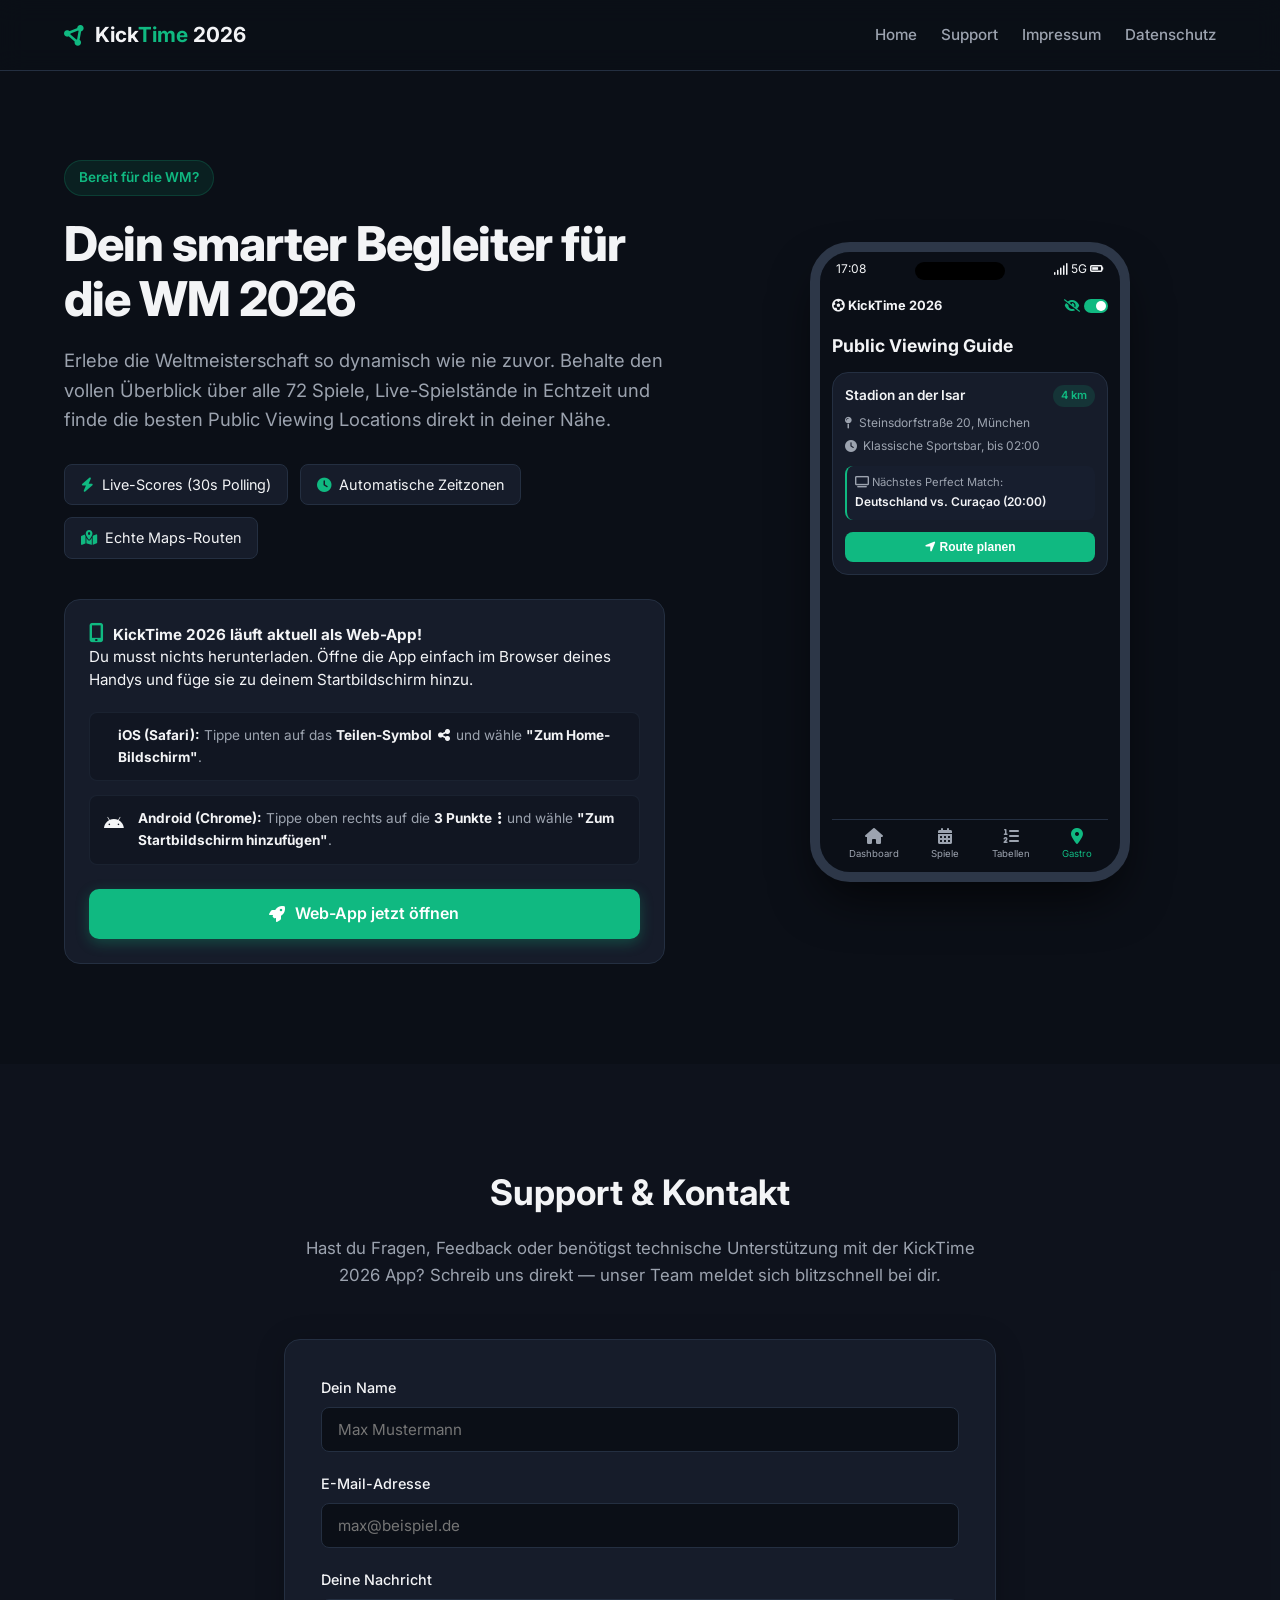
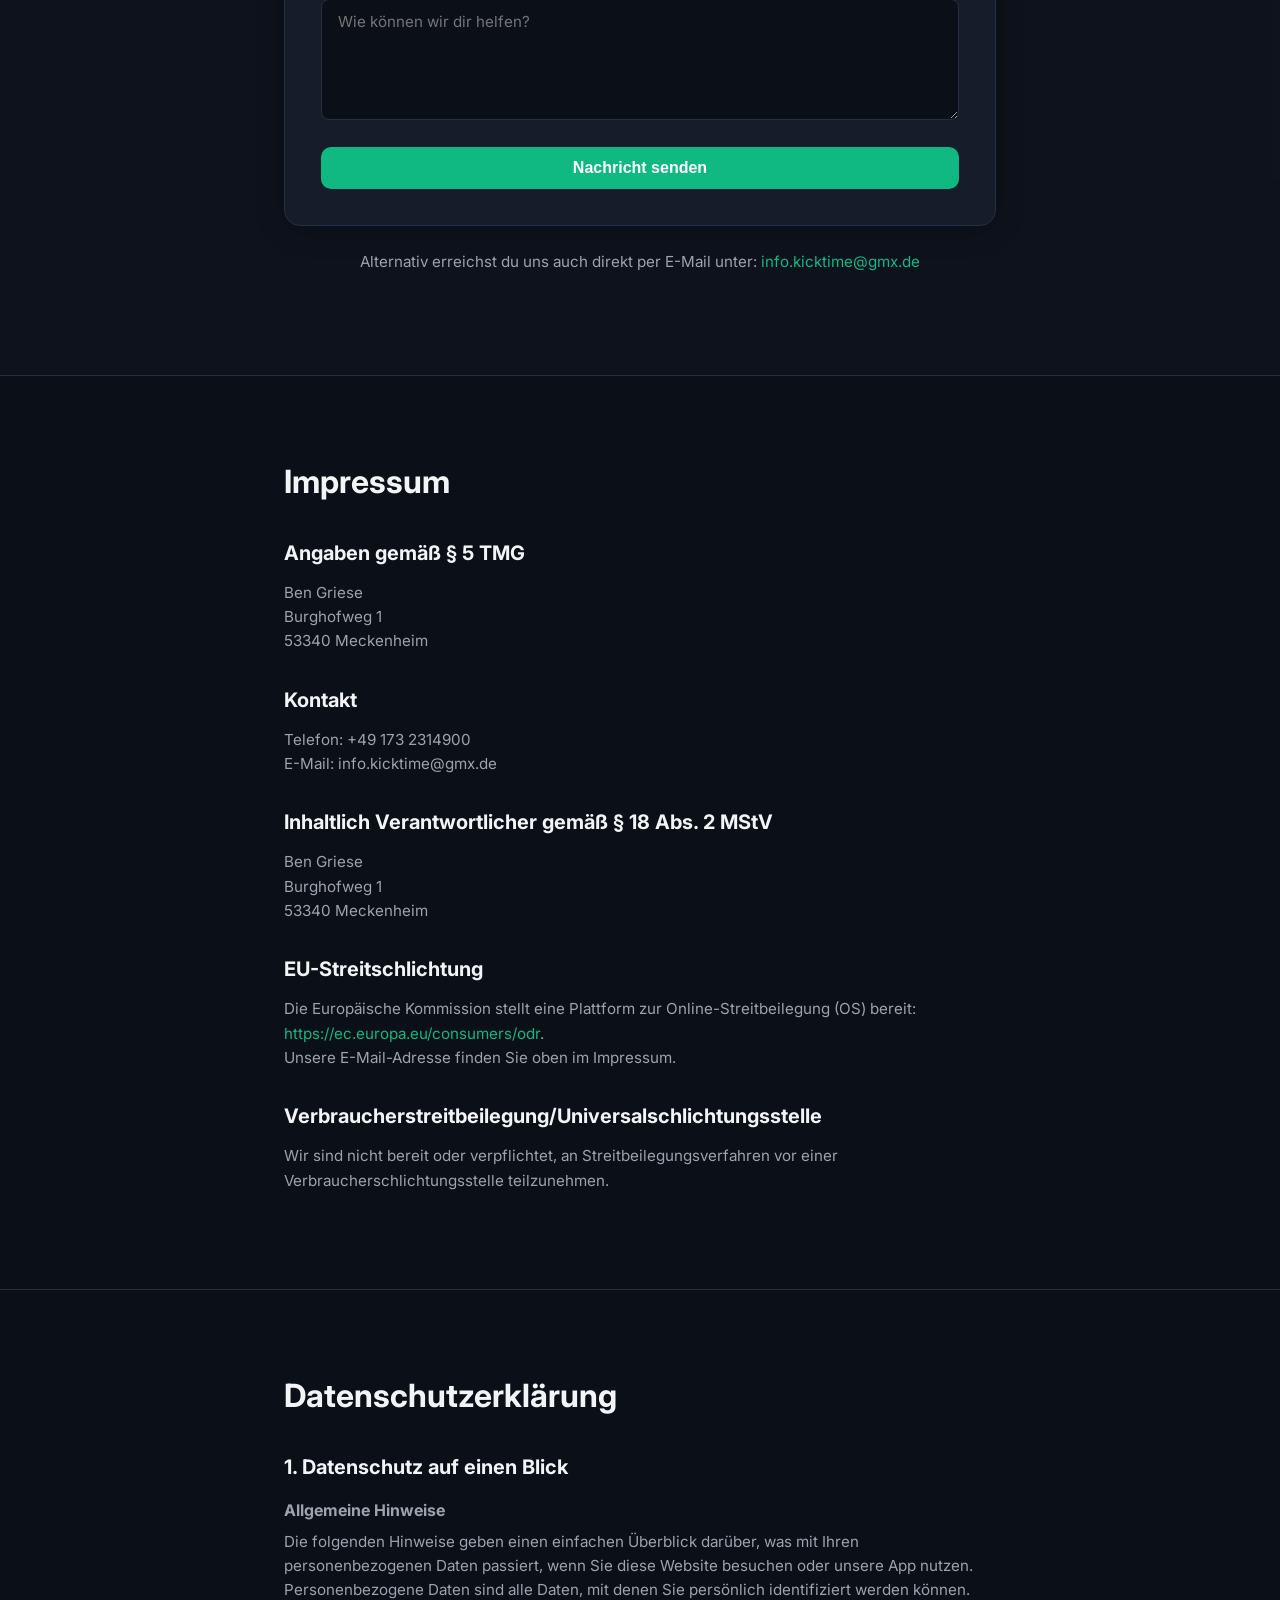
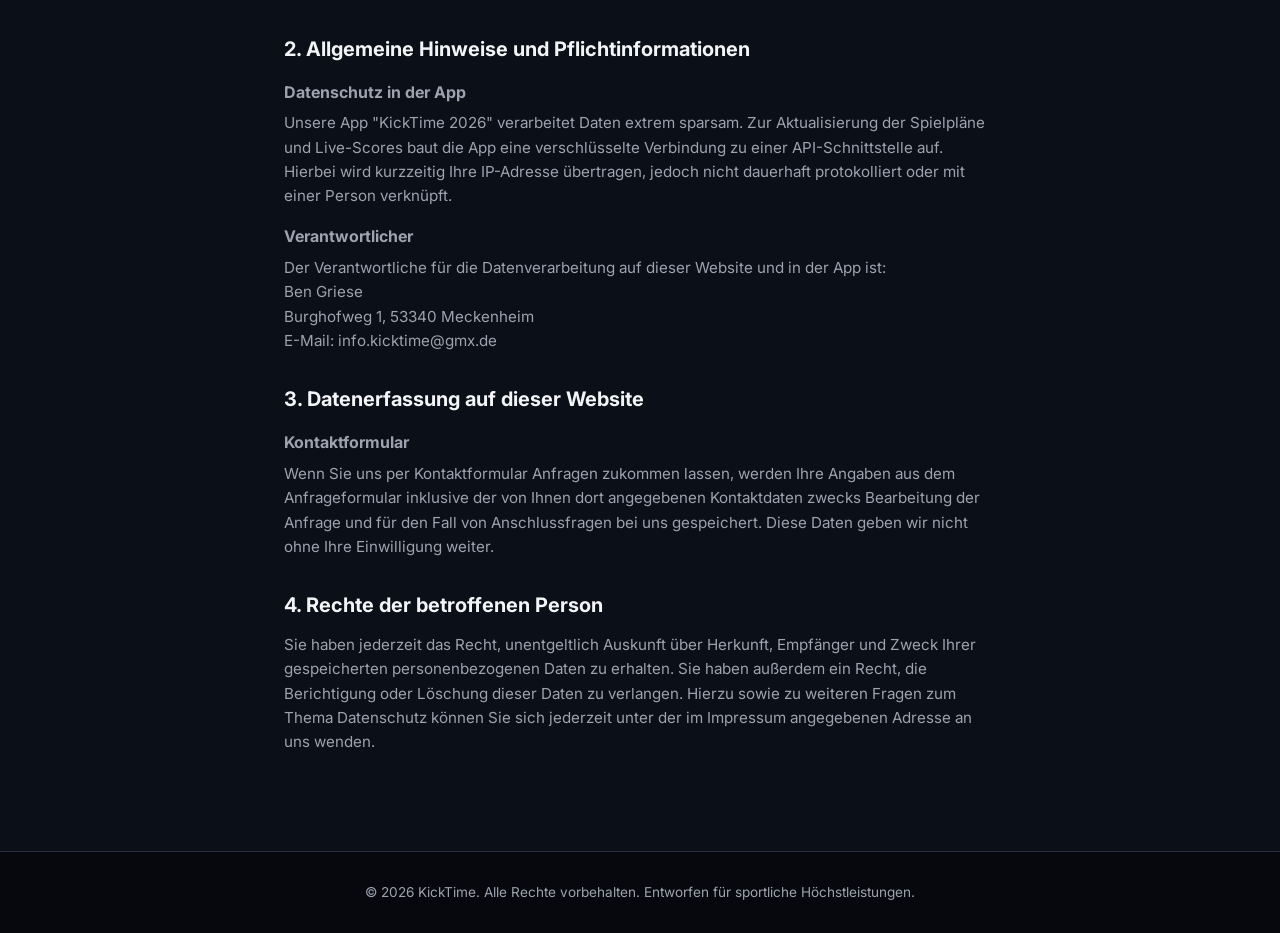
==== index.html @ 6c50e23d "Upload der Website upload mit der aktualisierten URL für die Web App" ====
<!DOCTYPE html>
<html lang="de">
<head>
    <meta charset="UTF-8">
    <meta name="viewport" content="width=device-width, initial-scale=1.0">
    <title>KickTime 2026</title>
    <link rel="stylesheet" href="style.css">
    <!-- Lucide Icons Alternative (FontAwesome via CDN for easy static loading or pure SVG/CSS, let's use a standard reliable icon font or pure CSS/SVGs inside. We can load standard Google Fonts and FontAwesome for premium look) -->
    <link rel="stylesheet" href="https://cdnjs.cloudflare.com/ajax/libs/font-awesome/6.4.0/css/all.min.css">
    <link rel="preconnect" href="https://fonts.googleapis.com">
    <link rel="preconnect" href="https://fonts.gstatic.com" crossorigin>
    <link href="https://fonts.googleapis.com/css2?family=Inter:wght@300;400;500;600;700&display=swap" rel="stylesheet">
</head>
<body>

    <!-- Header / Navigation -->
    <header class="main-header">
        <div class="container header-container">
            <div class="logo">
                <i class="fa-solid fa-circle-nodes logo-icon"></i>
                <span class="logo-text">Kick<span class="accent-text">Time</span> 2026</span>
            </div>
            <nav class="main-nav">
                <ul>
                    <li><a href="#home">Home</a></li>
                    <li><a href="#support">Support</a></li>
                    <li><a href="#impressum">Impressum</a></li>
                    <li><a href="#datenschutz">Datenschutz</a></li>
                </ul>
            </nav>
        </div>
    </header>

    <!-- Hero Section -->
    <section id="home" class="hero-section">
        <div class="container hero-container">
            
            <div class="hero-content">
                <span class="badge">Bereit für die WM?</span>
                <h1>Dein smarter Begleiter für die WM 2026</h1>
                <p class="hero-subtitle">Erlebe die Weltmeisterschaft so dynamisch wie nie zuvor. Behalte den vollen Überblick über alle 72 Spiele, Live-Spielstände in Echtzeit und finde die besten Public Viewing Locations direkt in deiner Nähe.</p>
                
                <div class="app-features-minimal">
                    <div class="feature-tag"><i class="fa-solid fa-bolt"></i> Live-Scores (30s Polling)</div>
                    <div class="feature-tag"><i class="fa-solid fa-clock"></i> Automatische Zeitzonen</div>
                    <div class="feature-tag"><i class="fa-solid fa-map-location-dot"></i> Echte Maps-Routen</div>
                </div>

                <div class="pwa-instructions">
                    <p class="pwa-info-text">
                        <i class="fa-solid fa-mobile-screen-button"></i> 
                        <strong>KickTime 2026 läuft aktuell als Web-App!</strong><br>
                        Du musst nichts herunterladen. Öffne die App einfach im Browser deines Handys und füge sie zu deinem Startbildschirm hinzu.
                    </p>
                    
                    <div class="pwa-steps">
                        <div class="pwa-step">
                            <span class="step-icon"><i class="fa-brand fa-apple"></i></span>
                            <p><strong>iOS (Safari):</strong> Tippe unten auf das <strong>Teilen-Symbol</strong> <i class="fa-solid fa-share-nodes"></i> und wähle <strong>"Zum Home-Bildschirm"</strong>.</p>
                        </div>
                        <div class="pwa-step">
                            <span class="step-icon"><i class="fa-brands fa-android"></i></span>
                            <p><strong>Android (Chrome):</strong> Tippe oben rechts auf die <strong>3 Punkte</strong> <i class="fa-solid fa-ellipsis-vertical"></i> und wähle <strong>"Zum Startbildschirm hinzufügen"</strong>.</p>
                        </div>
                    </div>

                    <div class="launch-action">
                        <a href="https://app.kicktime2026.de" target="_blank" class="btn btn-launch">
                            <i class="fa-solid fa-rocket"></i> Web-App jetzt öffnen
                        </a>
                    </div>
                </div>
            </div>
            
            <div class="hero-mockup">
                <div class="phone-frame">
                    <div class="phone-screen">
                        <div class="phone-header">
                            <span class="phone-time">17:08</span>
                            <div class="phone-island"></div>
                            <span class="phone-icons"><i class="fa-solid fa-signal"></i> 5G <i class="fa-solid fa-battery-three-quarters"></i></span>
                        </div>
                        <div class="phone-app-content">
                            <div class="app-title-bar">
                                <span class="app-logo"><i class="fa-solid fa-soccer-ball"></i> KickTime 2026</span>
                                <span class="app-toggle"><i class="fa-solid fa-eye-slash"></i> <span class="toggle-switch"></span></span>
                            </div>
                            <div class="app-body">
                                <h3 class="section-title">Public Viewing Guide</h3>
                                <div class="mock-card">
                                    <div class="card-row-top">
                                        <span class="card-name">Stadion an der Isar</span>
                                        <span class="distance-badge">4 km</span>
                                    </div>
                                    <p class="card-detail"><i class="fa-solid fa-map-pin"></i> Steinsdorfstraße 20, München</p>
                                    <p class="card-detail"><i class="fa-solid fa-clock"></i> Klassische Sportsbar, bis 02:00</p>
                                    <div class="card-match-info">
                                        <span class="match-tv"><i class="fa-solid fa-tv"></i> Nächstes Perfect Match:</span>
                                        <span class="match-teams">Deutschland vs. Curaçao (20:00)</span>
                                    </div>
                                    <button class="mock-btn"><i class="fa-solid fa-location-arrow"></i> Route planen</button>
                                </div>
                            </div>
                            <div class="phone-navbar">
                                <div class="nav-item"><i class="fa-solid fa-house"></i><span>Dashboard</span></div>
                                <div class="nav-item"><i class="fa-solid fa-calendar-days"></i><span>Spiele</span></div>
                                <div class="nav-item"><i class="fa-solid fa-list-ol"></i><span>Tabellen</span></div>
                                <div class="nav-item active"><i class="fa-solid fa-location-dot"></i><span>Gastro</span></div>
                            </div>
                        </div>
                    </div>
                </div>
            </div>

        </div>
    </section>

    <!-- Support Section -->
    <section id="support" class="support-section">
        <div class="container container-narrow">
            <div class="section-header">
                <h2>Support & Kontakt</h2>
                <p>Hast du Fragen, Feedback oder benötigst technische Unterstützung mit der KickTime 2026 App? Schreib uns direkt — unser Team meldet sich blitzschnell bei dir.</p>
            </div>
            
            <form class="support-form" action="https://formspree.io/f/mpqnnabg" method="post">
                <div class="form-group">
                    <label for="name">Dein Name</label>
                    <input type="text" id="name" placeholder="Max Mustermann" required>
                </div>
                <div class="form-group">
                    <label for="email">E-Mail-Adresse</label>
                    <input type="email" id="email" placeholder="max@beispiel.de" required>
                </div>
                <div class="form-group">
                    <label for="message">Deine Nachricht</label>
                    <textarea id="message" rows="5" placeholder="Wie können wir dir helfen?" required></textarea>
                </div>
                <button type="submit" class="btn btn-primary">Nachricht senden</button>
            </form>
            
            <div class="support-fallback">
                <p>Alternativ erreichst du uns auch direkt per E-Mail unter: <a href="mailto:info.kicktime@gmx.de" class="accent-link">info.kicktime@gmx.de</a></p>
            </div>
        </div>
    </section>

    <!-- Impressum Section -->
    <section id="impressum" class="legal-section border-top">
        <div class="container container-narrow">
            <h2>Impressum</h2>
            <div class="legal-content">
                <h3>Angaben gemäß § 5 TMG</h3>
                <p>Ben Griese<br>
                Burghofweg 1<br>
                53340 Meckenheim</p>

                <h3>Kontakt</h3>
                <p>Telefon: +49 173 2314900<br>
                E-Mail: info.kicktime@gmx.de</p>

                <h3>Inhaltlich Verantwortlicher gemäß § 18 Abs. 2 MStV</h3>
                <p>Ben Griese<br>
                Burghofweg 1<br>
                53340 Meckenheim</p>

                <h3>EU-Streitschlichtung</h3>
                <p>Die Europäische Kommission stellt eine Plattform zur Online-Streitbeilegung (OS) bereit: <a href="https://ec.europa.eu/consumers/odr" target="_blank" rel="noopener noreferrer">https://ec.europa.eu/consumers/odr</a>.<br>Unsere E-Mail-Adresse finden Sie oben im Impressum.</p>

                <h3>Verbraucherstreitbeilegung/Universalschlichtungsstelle</h3>
                <p>Wir sind nicht bereit oder verpflichtet, an Streitbeilegungsverfahren vor einer Verbraucherschlichtungsstelle teilzunehmen.</p>
            </div>
        </div>
    </section>

    <!-- Datenschutz Section -->
    <section id="datenschutz" class="legal-section border-top">
        <div class="container container-narrow">
            <h2>Datenschutzerklärung</h2>
            <div class="legal-content">
                <h3>1. Datenschutz auf einen Blick</h3>
                <h4>Allgemeine Hinweise</h4>
                <p>Die folgenden Hinweise geben einen einfachen Überblick darüber, was mit Ihren personenbezogenen Daten passiert, wenn Sie diese Website besuchen oder unsere App nutzen. Personenbezogene Daten sind alle Daten, mit denen Sie persönlich identifiziert werden können.</p>
                
                <h3>2. Allgemeine Hinweise und Pflichtinformationen</h3>
                <h4>Datenschutz in der App</h4>
                <p>Unsere App "KickTime 2026" verarbeitet Daten extrem sparsam. Zur Aktualisierung der Spielpläne und Live-Scores baut die App eine verschlüsselte Verbindung zu einer API-Schnittstelle auf. Hierbei wird kurzzeitig Ihre IP-Adresse übertragen, jedoch nicht dauerhaft protokolliert oder mit einer Person verknüpft.</p>
                <h4>Verantwortlicher</h4>
                <p>Der Verantwortliche für die Datenverarbeitung auf dieser Website und in der App ist:<br>
                Ben Griese<br>
                Burghofweg 1, 53340 Meckenheim<br>
                E-Mail: info.kicktime@gmx.de</p>
                
                <h3>3. Datenerfassung auf dieser Website</h3>
                <h4>Kontaktformular</h4>
                <p>Wenn Sie uns per Kontaktformular Anfragen zukommen lassen, werden Ihre Angaben aus dem Anfrageformular inklusive der von Ihnen dort angegebenen Kontaktdaten zwecks Bearbeitung der Anfrage und für den Fall von Anschlussfragen bei uns gespeichert. Diese Daten geben wir nicht ohne Ihre Einwilligung weiter.</p>
                
                <h3>4. Rechte der betroffenen Person</h3>
                <p>Sie haben jederzeit das Recht, unentgeltlich Auskunft über Herkunft, Empfänger und Zweck Ihrer gespeicherten personenbezogenen Daten zu erhalten. Sie haben außerdem ein Recht, die Berichtigung oder Löschung dieser Daten zu verlangen. Hierzu sowie zu weiteren Fragen zum Thema Datenschutz können Sie sich jederzeit unter der im Impressum angegebenen Adresse an uns wenden.</p>
            </div>
        </div>
    </section>

    <!-- Footer -->
    <footer class="main-footer">
        <div class="container footer-container">
            <p>&copy; 2026 KickTime. Alle Rechte vorbehalten. Entworfen für sportliche Höchstleistungen.</p>
        </div>
    </footer>

</body>
</html>
---- style.css ----
/* --- KickTime 2026 Global Styles --- */
:root {
    --bg-main: #0B0F17;
    --bg-card: #161C2A;
    --bg-nav: rgba(11, 15, 23, 0.8);
    --accent: #10B981;
    --accent-hover: #059669;
    --text-main: #F3F4F6;
    --text-muted: #9CA3AF;
    --border-color: #242F41;
    --phone-border: #2D3748;
    --font-family: 'Inter', sans-serif;
}

* {
    box-sizing: border-box;
    margin: 0;
    padding: 0;
}

html {
    scroll-behavior: smooth;
}

body {
    background-color: var(--bg-main);
    color: var(--text-main);
    font-family: var(--font-family);
    line-height: 1.6;
    overflow-x: hidden;
}

.container {
    width: 100%;
    max-width: 1200px;
    margin: 0 auto;
    padding: 0 24px;
}

.container-narrow {
    max-width: 760px;
}

/* --- Header / Navigation --- */
.main-header {
    position: fixed;
    top: 0;
    left: 0;
    width: 100%;
    z-index: 1000;
    background-color: var(--bg-nav);
    backdrop-filter: blur(12px);
    -webkit-backdrop-filter: blur(12px);
    border-bottom: 1px solid var(--border-color);
}

.header-container {
    display: flex;
    justify-content: space-between;
    align-items: center;
    height: 70px;
}

.logo {
    display: flex;
    align-items: center;
    gap: 10px;
    font-size: 1.3rem;
    font-weight: 700;
}

.logo-icon {
    color: var(--accent);
}

.accent-text {
    color: var(--accent);
}

.main-nav ul {
    display: flex;
    list-style: none;
    gap: 24px;
}

.main-nav a {
    color: var(--text-muted);
    text-decoration: none;
    font-weight: 500;
    font-size: 0.95rem;
    transition: color 0.2s ease;
}

.main-nav a:hover {
    color: var(--text-main);
}

/* --- Hero Section --- */
.hero-section {
    padding: 160px 0 100px 0;
    min-height: 90vh;
    display: flex;
    align-items: center;
}

.hero-container {
    display: grid;
    grid-template-columns: 1.1fr 0.9fr;
    gap: 60px;
    align-items: center;
}

.badge {
    background-color: rgba(16, 185, 129, 0.1);
    color: var(--accent);
    padding: 6px 14px;
    border-radius: 100px;
    font-size: 0.85rem;
    font-weight: 600;
    display: inline-block;
    margin-bottom: 20px;
    border: 1px solid rgba(16, 185, 129, 0.2);
}

.hero-content h1 {
    font-size: 3rem;
    line-height: 1.15;
    font-weight: 800;
    margin-bottom: 20px;
    letter-spacing: -0.02em;
}

.hero-subtitle {
    font-size: 1.15rem;
    color: var(--text-muted);
    margin-bottom: 30px;
}

.app-features-minimal {
    display: flex;
    flex-wrap: wrap;
    gap: 12px;
    margin-bottom: 40px;
}

.feature-tag {
    background-color: var(--bg-card);
    border: 1px solid var(--border-color);
    padding: 8px 16px;
    border-radius: 8px;
    font-size: 0.9rem;
    color: var(--text-main);
    display: flex;
    align-items: center;
    gap: 8px;
}

.feature-tag i {
    color: var(--accent);
}

.download-buttons {
    display: flex;
    gap: 16px;
}

.btn {
    display: inline-flex;
    align-items: center;
    justify-content: center;
    padding: 12px 28px;
    border-radius: 10px;
    font-weight: 600;
    text-decoration: none;
    transition: all 0.2s ease;
    cursor: pointer;
}

.btn-primary {
    background-color: var(--accent);
    color: #fff;
    border: none;
    width: 100%;
    font-size: 1rem;
}

.btn-primary:hover {
    background-color: var(--accent-hover);
}

.btn-store, .btn-store-secondary {
    background-color: #000;
    border: 1px solid var(--border-color);
    color: #fff;
    padding: 8px 20px;
    gap: 12px;
}

.btn-store i, .btn-store-secondary i {
    font-size: 1.8rem;
}

.btn-store span, .btn-store-secondary span {
    display: flex;
    flex-direction: column;
    font-size: 0.65rem;
    font-weight: 400;
    text-transform: uppercase;
    line-height: 1.2;
    text-align: left;
}

.btn-store span span, .btn-store-secondary span span {
    font-size: 1.05rem;
    font-weight: 700;
    text-transform: none;
}

.btn-store:hover, .btn-store-secondary:hover {
    background-color: #111;
    border-color: var(--text-muted);
}

/* --- PWA Anleitung Styles --- */

.pwa-instructions {
    background-color: var(--bg-card);
    border: 1px solid var(--border-color);
    padding: 24px;
    border-radius: 16px;
    margin-top: 30px;
    text-align: left;
    width: 100%;
}

.pwa-info-text {
    font-size: 0.95rem;
    color: var(--text-main);
    margin-bottom: 20px;
    line-height: 1.5;
}

.pwa-info-text i {
    color: var(--accent);
    font-size: 1.2rem;
    margin-right: 6px;
}

.pwa-steps {
    display: flex;
    flex-direction: column;
    gap: 14px;
    margin-bottom: 24px;
}

.pwa-step {
    display: flex;
    align-items: flex-start;
    gap: 12px;
    font-size: 0.85rem;
    color: var(--text-muted);
    background-color: rgba(11, 15, 23, 0.4);
    padding: 12px;
    border-radius: 8px;
    border: 1px solid rgba(36, 47, 65, 0.5);
}

.pwa-step strong {
    color: var(--text-main);
}

.pwa-step i {
    color: var(--text-main);
    padding: 0 2px;
}

.step-icon {
    color: var(--accent);
    font-size: 1.1rem;
    margin-top: 2px;
}

.launch-action {
    display: flex;
}

.btn-launch {
    background-color: var(--accent);
    color: #fff;
    border: none;
    width: 100%;
    font-size: 1rem;
    gap: 10px;
    box-shadow: 0 4px 14px rgba(16, 185, 129, 0.3);
}

.btn-launch:hover {
    background-color: var(--accent-hover);
    transform: translateY(-1px);
}

/* Anpassung für mobile Ansichten */
@media (max-width: 968px) {
    .pwa-instructions {
        margin: 30px auto 0 auto;
    }
}

/* --- Interactive Mockup Phone Frame --- */
.hero-mockup {
    display: flex;
    justify-content: center;
    align-items: center;
}

.phone-frame {
    width: 320px;
    height: 640px;
    background-color: #1F2937;
    border: 10px solid var(--phone-border);
    border-radius: 40px;
    box-shadow: 0 25px 50px -12px rgba(0,0,0,0.7);
    padding: 0;
    position: relative;
    overflow: hidden;
}

.phone-screen {
    width: 100%;
    height: 100%;
    background-color: var(--bg-main);
    display: flex;
    flex-direction: column;
    font-size: 0.8rem;
}

.phone-header {
    height: 34px;
    display: flex;
    justify-content: space-between;
    align-items: center;
    padding: 0 16px;
    color: var(--text-main);
    font-size: 0.75rem;
    z-index: 10;
}

.phone-island {
    width: 90px;
    height: 18px;
    background-color: #000;
    border-radius: 100px;
    margin-top: 4px;
}

.phone-app-content {
    flex: 1;
    display: flex;
    flex-direction: column;
    padding: 10px 12px;
}

.app-title-bar {
    display: flex;
    justify-content: space-between;
    align-items: center;
    margin-bottom: 16px;
    font-weight: 700;
}

.app-toggle {
    color: var(--accent);
    display: flex;
    align-items: center;
    gap: 4px;
}

.toggle-switch {
    width: 24px;
    height: 14px;
    background-color: var(--accent);
    border-radius: 100px;
    display: inline-block;
    position: relative;
}

.toggle-switch::after {
    content: '';
    position: absolute;
    width: 10px;
    height: 10px;
    background-color: #fff;
    border-radius: 50%;
    top: 2px;
    right: 2px;
}

.app-body {
    flex: 1;
}

.section-title {
    font-size: 1.1rem;
    font-weight: 700;
    margin-bottom: 12px;
}

.mock-card {
    background-color: var(--bg-card);
    border: 1px solid var(--border-color);
    border-radius: 16px;
    padding: 12px;
}

.card-row-top {
    display: flex;
    justify-content: space-between;
    font-weight: 600;
    margin-bottom: 6px;
    font-size: 0.85rem;
}

.distance-badge {
    background-color: rgba(16, 185, 129, 0.15);
    color: var(--accent);
    padding: 2px 8px;
    border-radius: 100px;
    font-size: 0.7rem;
}

.card-detail {
    color: var(--text-muted);
    font-size: 0.75rem;
    margin-bottom: 4px;
    display: flex;
    align-items: center;
    gap: 6px;
}

.card-match-info {
    margin-top: 10px;
    background-color: rgba(25, 33, 50, 0.5);
    padding: 8px;
    border-radius: 8px;
    border-left: 2px solid var(--accent);
}

.match-tv {
    display: block;
    font-size: 0.7rem;
    color: var(--text-muted);
}

.match-teams {
    font-weight: 600;
    font-size: 0.75rem;
}

.mock-btn {
    background-color: var(--accent);
    color: #fff;
    border: none;
    width: 100%;
    padding: 8px;
    border-radius: 8px;
    font-weight: 600;
    margin-top: 12px;
    font-size: 0.75rem;
}

.phone-navbar {
    display: flex;
    justify-content: space-around;
    border-top: 1px solid var(--border-color);
    padding-top: 8px;
    margin-top: auto;
}

.nav-item {
    display: flex;
    flex-direction: column;
    align-items: center;
    font-size: 0.6rem;
    color: var(--text-muted);
}

.nav-item i {
    font-size: 1rem;
    margin-bottom: 2px;
}

.nav-item.active {
    color: var(--accent);
}

/* --- Support Section --- */
.support-section {
    padding: 100px 0;
    background-color: rgba(22, 28, 42, 0.3);
}

.section-header {
    text-align: center;
    margin-bottom: 50px;
}

.section-header h2 {
    font-size: 2.2rem;
    font-weight: 700;
    margin-bottom: 15px;
}

.section-header p {
    color: var(--text-muted);
    font-size: 1.05rem;
}

.support-form {
    background-color: var(--bg-card);
    border: 1px solid var(--border-color);
    padding: 36px;
    border-radius: 16px;
    box-shadow: 0 4px 30px rgba(0, 0, 0, 0.2);
}

.form-group {
    margin-bottom: 20px;
}

.form-group label {
    display: block;
    margin-bottom: 8px;
    font-size: 0.9rem;
    font-weight: 500;
    color: var(--text-main);
}

.form-group input, .form-group textarea {
    width: 100%;
    padding: 12px 16px;
    background-color: var(--bg-main);
    border: 1px solid var(--border-color);
    border-radius: 8px;
    color: var(--text-main);
    font-family: var(--font-family);
    font-size: 0.95rem;
    transition: border-color 0.2s ease;
}

.form-group input:focus, .form-group textarea:focus {
    outline: none;
    border-color: var(--accent);
}

.support-fallback {
    text-align: center;
    margin-top: 24px;
    color: var(--text-muted);
    font-size: 0.95rem;
}

.accent-link {
    color: var(--accent);
    text-decoration: none;
}

.accent-link:hover {
    text-decoration: underline;
}

/* --- Legal Sections (Impressum & Datenschutz) --- */
.legal-section {
    padding: 80px 0;
}

.border-top {
    border-top: 1px solid var(--border-color);
}

.legal-section h2 {
    font-size: 2rem;
    font-weight: 700;
    margin-bottom: 30px;
}

.legal-content h3 {
    font-size: 1.25rem;
    margin-top: 30px;
    margin-bottom: 12px;
    color: var(--text-main);
}

.legal-content h4 {
    font-size: 1rem;
    margin-top: 15px;
    margin-bottom: 6px;
    color: var(--text-muted);
}

.legal-content p {
    color: var(--text-muted);
    margin-bottom: 16px;
    font-size: 0.95rem;
}

.legal-content a {
    color: var(--accent);
    text-decoration: none;
}

/* --- Footer --- */
.main-footer {
    background-color: #06080D;
    border-top: 1px solid var(--border-color);
    padding: 30px 0;
    text-align: center;
    color: var(--text-muted);
    font-size: 0.85rem;
}

/* --- Responsive Layout --- */
@media (max-width: 968px) {
    .hero-container {
        grid-template-columns: 1fr;
        gap: 50px;
        text-align: center;
    }
    
    .hero-content h1 {
        font-size: 2.5rem;
    }
    
    .app-features-minimal, .download-buttons {
        justify-content: center;
    }
    
    .main-nav {
        display: none; /* Mobile optimization: keep it clean */
    }

    .container-webapp {
        flex-direction: column; /* Auf dem Handy wird das Ganze sauber untereinander gestapelt */
        gap: 30px;
    }
    
    .pwa-instructions {
        width: 100%;
        max-width: 550px; /* Auf Smartphones begrenzen wir es wieder, damit es nicht zu breit gezogen wird */
        margin: 0 auto;
    }
}
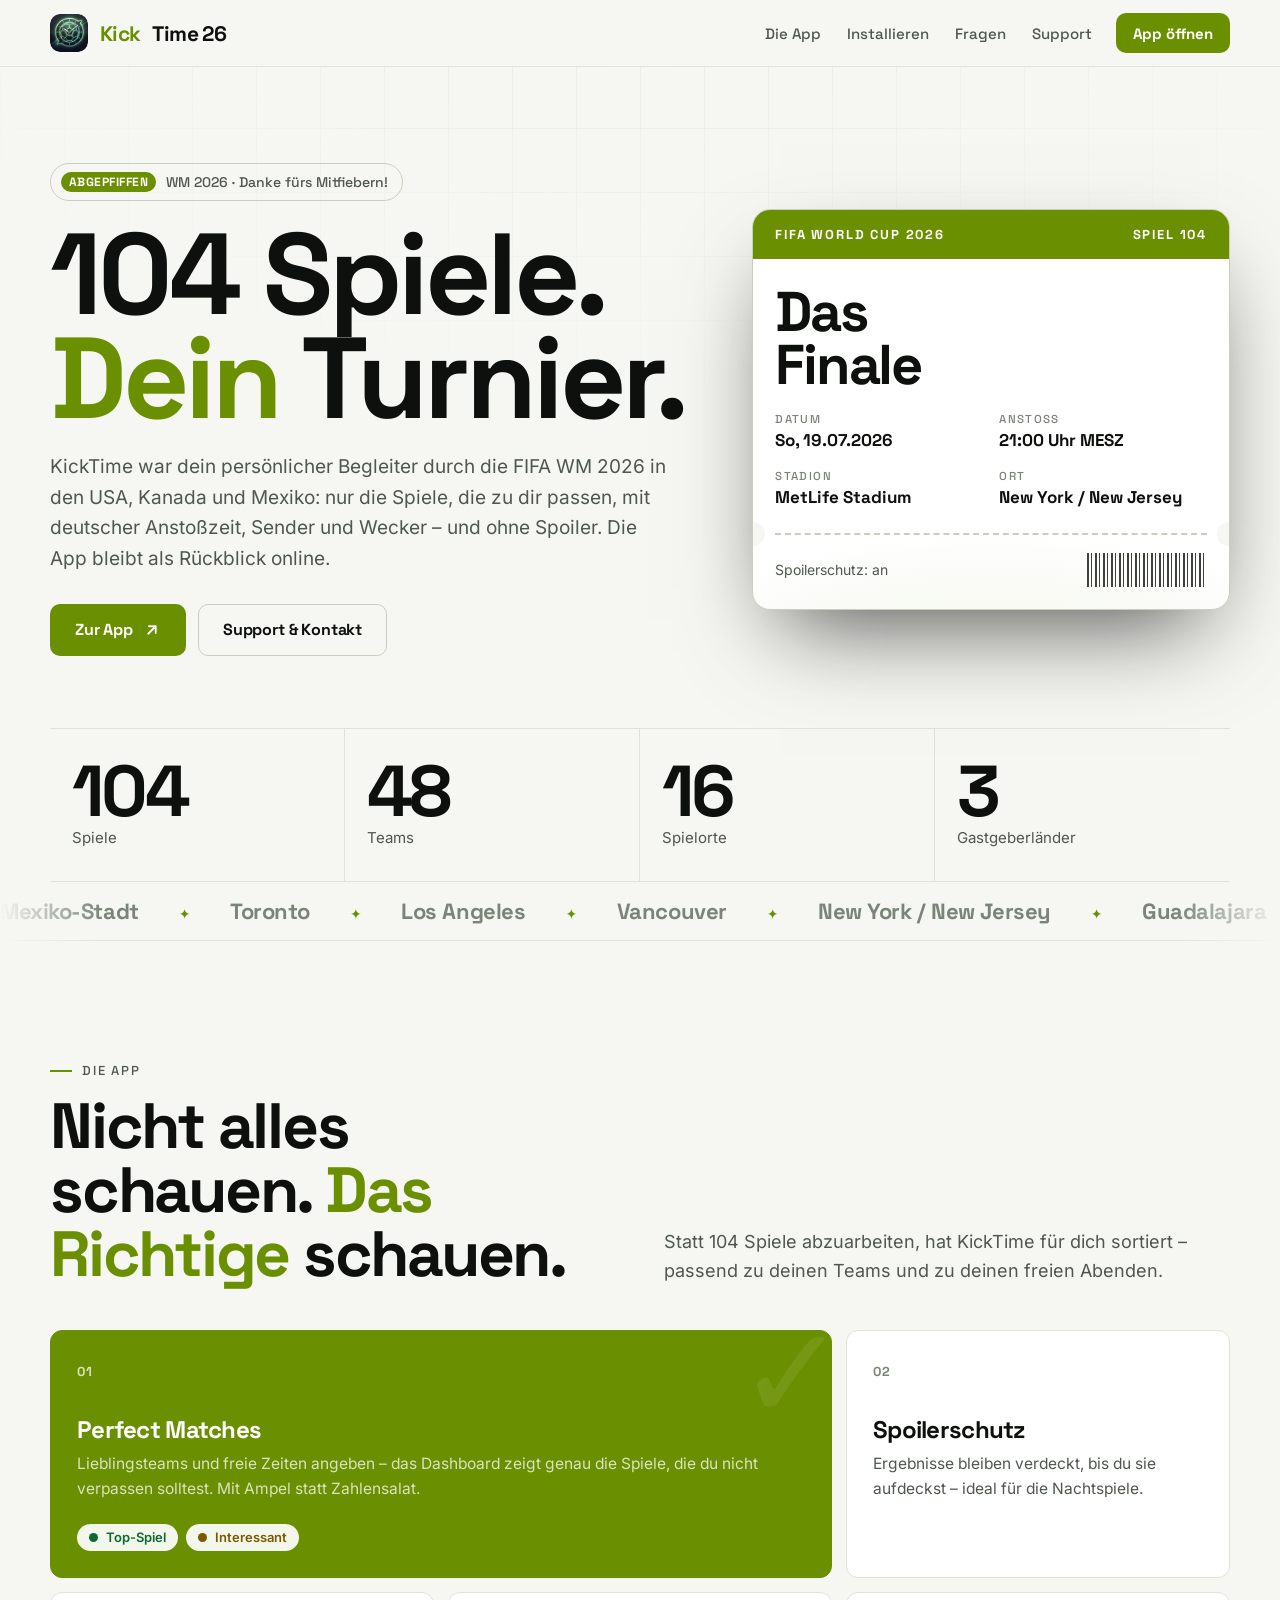
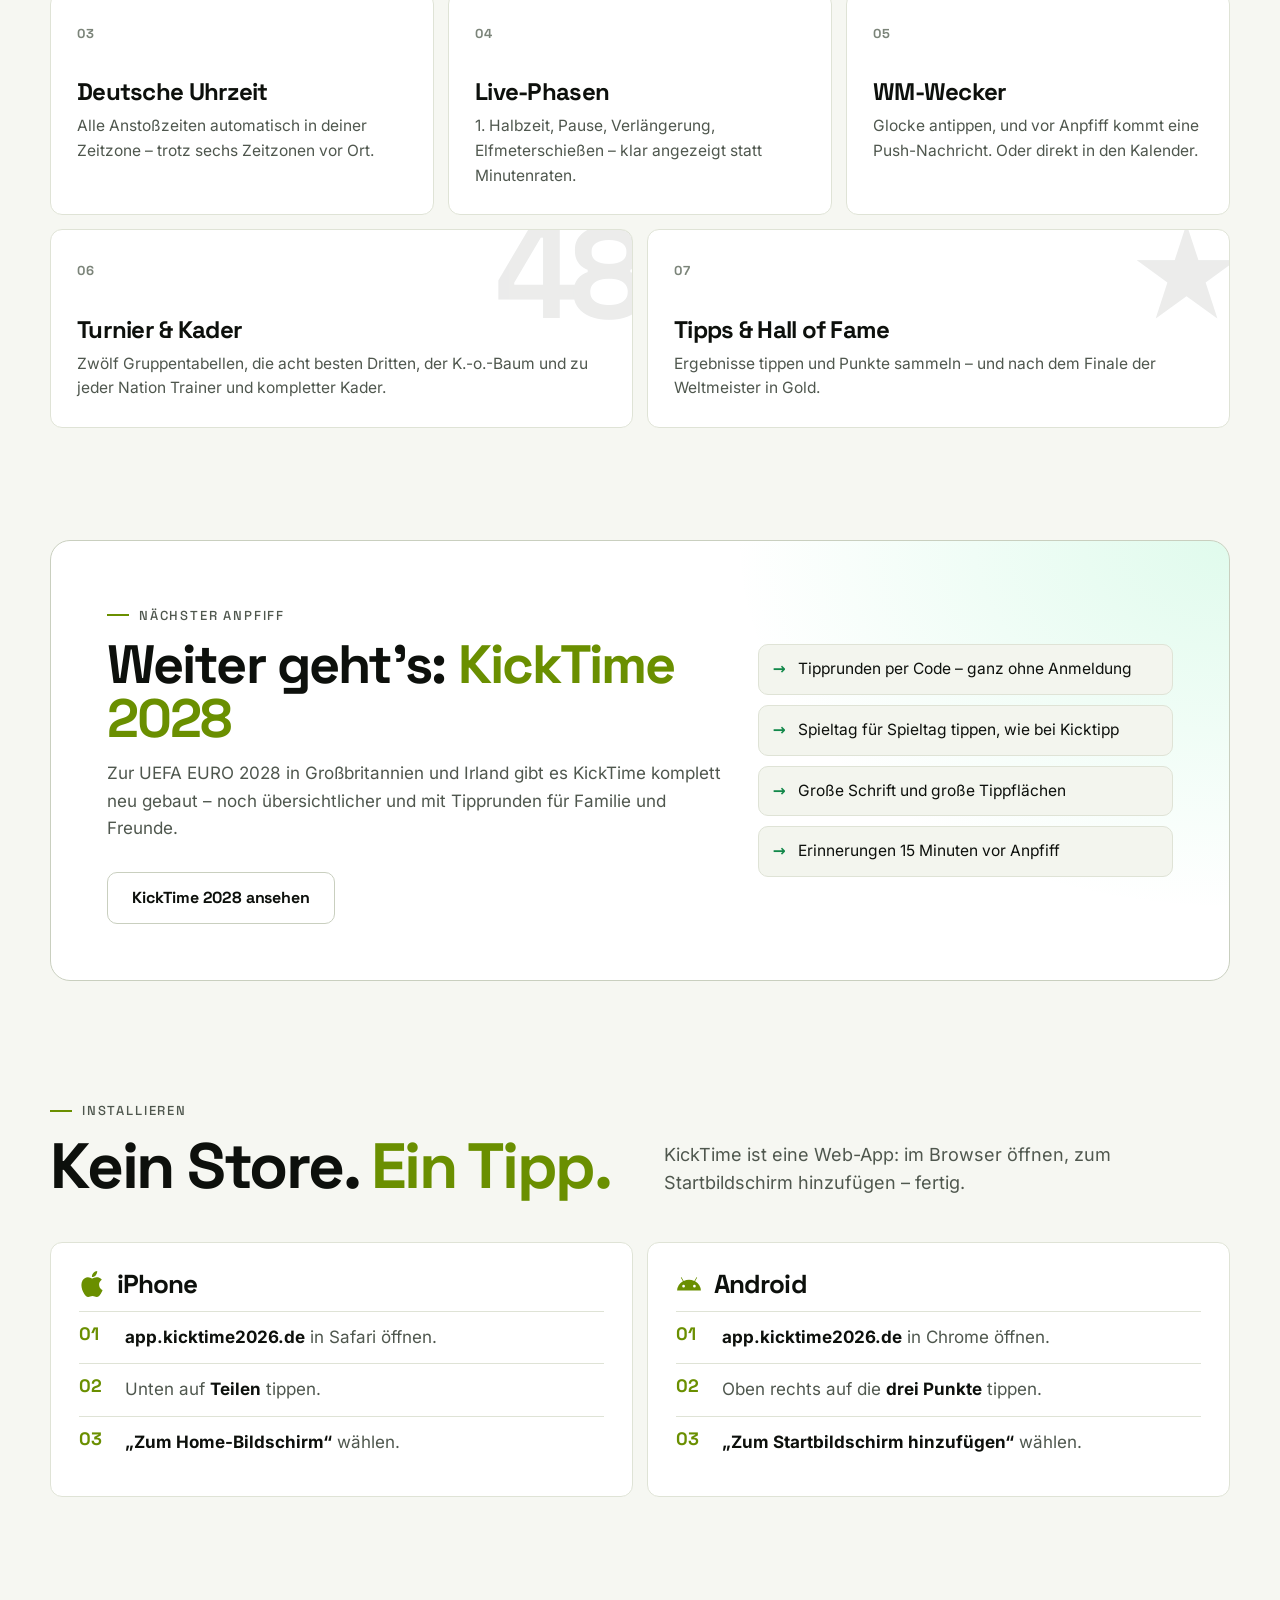
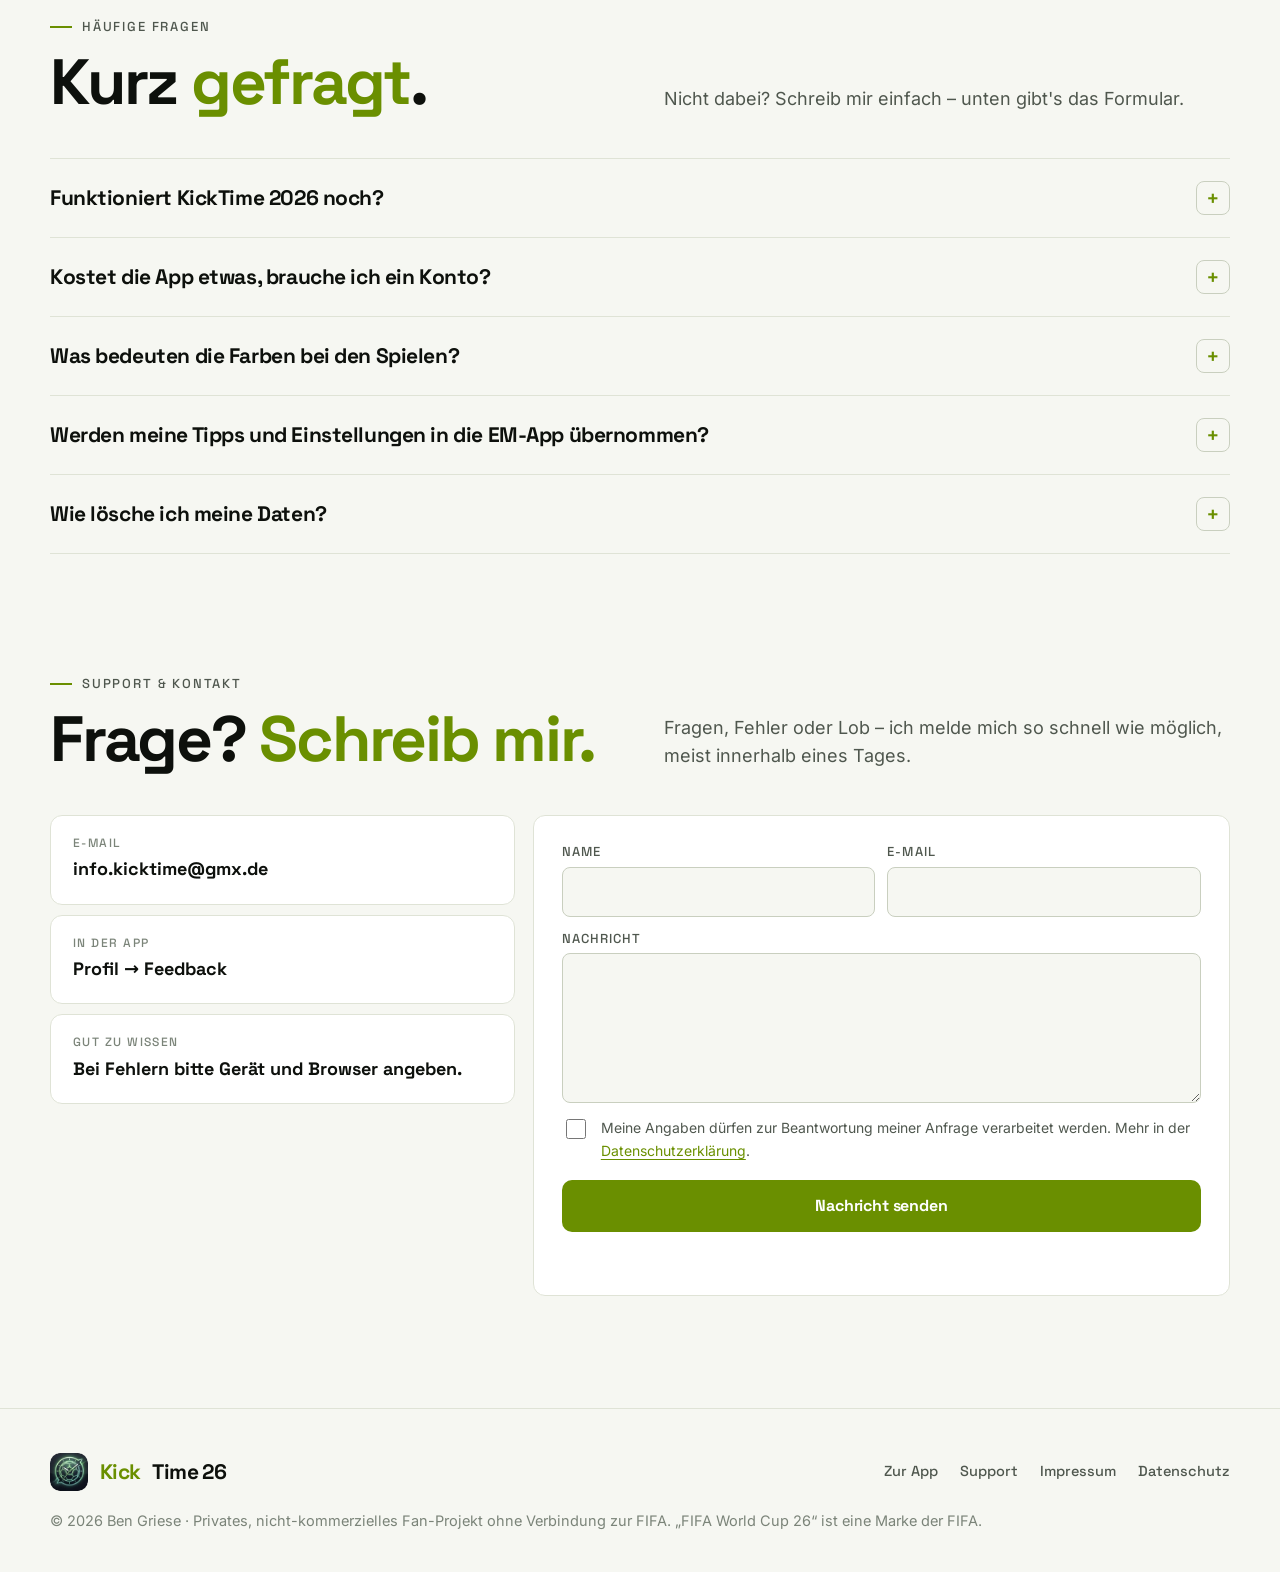
==== commit 99e89c81: "Neugestaltung der Info- & Supportseite Eigener Look für 2026 (Schwarz/Lime, Space Grotesk, Finaltick" ====
--- a/index.html
+++ b/index.html
@@ -1,212 +1,318 @@
-<!DOCTYPE html>
-<html lang="de">
-<head>
-    <meta charset="UTF-8">
-    <meta name="viewport" content="width=device-width, initial-scale=1.0">
-    <title>KickTime 2026</title>
-    <link rel="stylesheet" href="style.css">
-    <!-- Lucide Icons Alternative (FontAwesome via CDN for easy static loading or pure SVG/CSS, let's use a standard reliable icon font or pure CSS/SVGs inside. We can load standard Google Fonts and FontAwesome for premium look) -->
-    <link rel="stylesheet" href="https://cdnjs.cloudflare.com/ajax/libs/font-awesome/6.4.0/css/all.min.css">
-    <link rel="preconnect" href="https://fonts.googleapis.com">
-    <link rel="preconnect" href="https://fonts.gstatic.com" crossorigin>
-    <link href="https://fonts.googleapis.com/css2?family=Inter:wght@300;400;500;600;700&display=swap" rel="stylesheet">
-</head>
-<body>
-
-    <!-- Header / Navigation -->
-    <header class="main-header">
-        <div class="container header-container">
-            <div class="logo">
-                <i class="fa-solid fa-circle-nodes logo-icon"></i>
-                <span class="logo-text">Kick<span class="accent-text">Time</span> 2026</span>
-            </div>
-            <nav class="main-nav">
-                <ul>
-                    <li><a href="#home">Home</a></li>
-                    <li><a href="#support">Support</a></li>
-                    <li><a href="#impressum">Impressum</a></li>
-                    <li><a href="#datenschutz">Datenschutz</a></li>
-                </ul>
-            </nav>
-        </div>
+<!doctype html>
+<html lang="de" class="no-js">
+  <head>
+    <meta charset="utf-8" />
+    <meta name="viewport" content="width=device-width, initial-scale=1, viewport-fit=cover" />
+    <title>KickTime 2026 – Dein WM-Begleiter · Hilfe &amp; Support</title>
+    <meta
+      name="description"
+      content="KickTime 2026: der persönliche Begleiter zur FIFA WM 2026 – Perfect Matches, Spoilerschutz, Live-Phasen und Erinnerungen. Rückblick, Anleitung und Support."
+    />
+    <meta name="theme-color" content="#060708" />
+    <link rel="icon" href="logo.ico" sizes="any" />
+    <link rel="icon" href="assets/img/logo-96.webp" type="image/webp" />
+    <link rel="apple-touch-icon" href="apple-touch-icon.png" />
+    <link rel="preload" href="assets/fonts/space-grotesk-700.woff2" as="font" type="font/woff2" crossorigin />
+    <link rel="stylesheet" href="assets/css/style.css" />
+    <meta property="og:title" content="KickTime 2026 – Dein WM-Begleiter" />
+    <meta property="og:description" content="104 Spiele, ein persönlicher Plan: Perfect Matches, Spoilerschutz und Erinnerungen zur WM 2026." />
+    <meta property="og:type" content="website" />
+    <script>
+      document.documentElement.classList.replace("no-js", "js");
+    </script>
+  </head>
+  <body>
+    <a class="skip" href="#inhalt">Zum Inhalt springen</a>
+
+    <header class="top">
+      <div class="wrap top-in">
+        <a class="logo" href="./" aria-label="KickTime 2026 – Startseite">
+          <img src="assets/img/logo-96.webp" alt="" width="38" height="38" />
+          <span>Kick</span>Time&nbsp;26
+        </a>
+        <button class="burger" type="button" aria-controls="menu" aria-expanded="false">
+          <span class="sr-only">Menü</span>
+          <svg viewBox="0 0 24 24" fill="none" stroke="currentColor" stroke-width="2" stroke-linecap="round" aria-hidden="true"><path d="M4 8h16M4 16h16" /></svg>
+        </button>
+        <nav class="menu" id="menu" aria-label="Hauptnavigation">
+          <a href="#app">Die App</a>
+          <a href="#installieren">Installieren</a>
+          <a href="#fragen">Fragen</a>
+          <a href="#support">Support</a>
+          <a class="btn btn-lime btn-sm" href="https://app.kicktime2026.de">App öffnen</a>
+        </nav>
+      </div>
     </header>
 
-    <!-- Hero Section -->
-    <section id="home" class="hero-section">
-        <div class="container hero-container">
-            
-            <div class="hero-content">
-                <span class="badge">Bereit für die WM?</span>
-                <h1>Dein smarter Begleiter für die WM 2026</h1>
-                <p class="hero-subtitle">Erlebe die Weltmeisterschaft so dynamisch wie nie zuvor. Behalte den vollen Überblick über alle 72 Spiele, Live-Spielstände in Echtzeit und finde die besten Public Viewing Locations direkt in deiner Nähe.</p>
-                
-                <div class="app-features-minimal">
-                    <div class="feature-tag"><i class="fa-solid fa-bolt"></i> Live-Scores (30s Polling)</div>
-                    <div class="feature-tag"><i class="fa-solid fa-clock"></i> Automatische Zeitzonen</div>
-                    <div class="feature-tag"><i class="fa-solid fa-map-location-dot"></i> Echte Maps-Routen</div>
+    <main id="inhalt">
+      <!-- ============ Hero ============ -->
+      <section class="hero">
+        <div class="wrap hero-in">
+          <div>
+            <span class="status"><b>Abgepfiffen</b> WM 2026 · Danke fürs Mitfiebern!</span>
+            <h1>104 Spiele.<br /><span class="hl">Dein</span> Turnier.</h1>
+            <p class="intro">
+              KickTime war dein persönlicher Begleiter durch die FIFA WM 2026 in den USA, Kanada und
+              Mexiko: nur die Spiele, die zu dir passen, mit deutscher Anstoßzeit, Sender und Wecker –
+              und ohne Spoiler. Die App bleibt als Rückblick online.
+            </p>
+            <div class="hero-cta">
+              <a class="btn btn-lime" href="https://app.kicktime2026.de">
+                Zur App
+                <svg viewBox="0 0 24 24" fill="none" stroke="currentColor" stroke-width="2.4" stroke-linecap="round" stroke-linejoin="round" aria-hidden="true"><path d="M7 17 17 7M8 7h9v9" /></svg>
+              </a>
+              <a class="btn btn-line" href="#support">Support &amp; Kontakt</a>
+            </div>
+          </div>
+
+          <div class="ticket up" role="img" aria-label="Stilisiertes Ticket zum WM-Finale am 19. Juli 2026 im MetLife Stadium, New York/New Jersey">
+            <div class="ticket-top"><span>FIFA World Cup 2026</span><span>Spiel 104</span></div>
+            <div class="ticket-body">
+              <div class="stage">Das<br />Finale</div>
+              <div class="ticket-meta">
+                <div><small>Datum</small><strong>So, 19.07.2026</strong></div>
+                <div><small>Anstoß</small><strong>21:00 Uhr MESZ</strong></div>
+                <div><small>Stadion</small><strong>MetLife Stadium</strong></div>
+                <div><small>Ort</small><strong>New York / New Jersey</strong></div>
+              </div>
+            </div>
+            <div class="ticket-cut"></div>
+            <div class="ticket-foot">
+              <span>Spoilerschutz: an</span>
+              <span class="barcode" aria-hidden="true"></span>
+            </div>
+          </div>
+        </div>
+      </section>
+
+      <div class="wrap">
+        <div class="stats up">
+          <div class="stat"><b>104</b><span>Spiele</span></div>
+          <div class="stat"><b>48</b><span>Teams</span></div>
+          <div class="stat"><b>16</b><span>Spielorte</span></div>
+          <div class="stat"><b>3</b><span>Gastgeberländer</span></div>
+        </div>
+      </div>
+
+      <div class="ticker" aria-label="Spielorte der WM 2026">
+        <div class="ticker-row">
+          <span>Mexiko-Stadt</span><span>Toronto</span><span>Los Angeles</span><span>Vancouver</span><span>New York / New Jersey</span><span>Guadalajara</span><span>Boston</span><span>Dallas</span><span>Monterrey</span><span>Miami</span><span>Atlanta</span><span>Houston</span><span>Kansas City</span><span>Philadelphia</span><span>Seattle</span><span>San Francisco</span>
+          <span aria-hidden="true">Mexiko-Stadt</span><span aria-hidden="true">Toronto</span><span aria-hidden="true">Los Angeles</span><span aria-hidden="true">Vancouver</span><span aria-hidden="true">New York / New Jersey</span><span aria-hidden="true">Guadalajara</span><span aria-hidden="true">Boston</span><span aria-hidden="true">Dallas</span><span aria-hidden="true">Monterrey</span><span aria-hidden="true">Miami</span><span aria-hidden="true">Atlanta</span><span aria-hidden="true">Houston</span><span aria-hidden="true">Kansas City</span><span aria-hidden="true">Philadelphia</span><span aria-hidden="true">Seattle</span><span aria-hidden="true">San Francisco</span>
+        </div>
+      </div>
+
+      <!-- ============ Die App ============ -->
+      <section id="app">
+        <div class="wrap">
+          <div class="head up">
+            <div>
+              <span class="kicker">Die App</span>
+              <h2>Nicht alles schauen. <span class="hl">Das Richtige</span> schauen.</h2>
+            </div>
+            <p>Statt 104 Spiele abzuarbeiten, hat KickTime für dich sortiert – passend zu deinen Teams und zu deinen freien Abenden.</p>
+          </div>
+
+          <div class="bento">
+            <article class="tile wide accent up">
+              <span class="num">01</span>
+              <h3>Perfect Matches</h3>
+              <p>Lieblingsteams und freie Zeiten angeben – das Dashboard zeigt genau die Spiele, die du nicht verpassen solltest. Mit Ampel statt Zahlensalat.</p>
+              <div class="lights" aria-hidden="true"><i class="g">Top-Spiel</i><i class="y">Interessant</i></div>
+              <span class="big" aria-hidden="true">✓</span>
+            </article>
+            <article class="tile up">
+              <span class="num">02</span>
+              <h3>Spoilerschutz</h3>
+              <p>Ergebnisse bleiben verdeckt, bis du sie aufdeckst – ideal für die Nachtspiele.</p>
+            </article>
+            <article class="tile up">
+              <span class="num">03</span>
+              <h3>Deutsche Uhrzeit</h3>
+              <p>Alle Anstoßzeiten automatisch in deiner Zeitzone – trotz sechs Zeitzonen vor Ort.</p>
+            </article>
+            <article class="tile up">
+              <span class="num">04</span>
+              <h3>Live-Phasen</h3>
+              <p>1. Halbzeit, Pause, Verlängerung, Elfmeterschießen – klar angezeigt statt Minutenraten.</p>
+            </article>
+            <article class="tile up">
+              <span class="num">05</span>
+              <h3>WM-Wecker</h3>
+              <p>Glocke antippen, und vor Anpfiff kommt eine Push-Nachricht. Oder direkt in den Kalender.</p>
+            </article>
+            <article class="tile half up">
+              <span class="num">06</span>
+              <h3>Turnier &amp; Kader</h3>
+              <p>Zwölf Gruppentabellen, die acht besten Dritten, der K.-o.-Baum und zu jeder Nation Trainer und kompletter Kader.</p>
+              <span class="big" aria-hidden="true">48</span>
+            </article>
+            <article class="tile half up">
+              <span class="num">07</span>
+              <h3>Tipps &amp; Hall of Fame</h3>
+              <p>Ergebnisse tippen und Punkte sammeln – und nach dem Finale der Weltmeister in Gold.</p>
+              <span class="big" aria-hidden="true">★</span>
+            </article>
+          </div>
+        </div>
+      </section>
+
+      <!-- ============ Weiter zur EM 2028 ============ -->
+      <section class="flush">
+        <div class="wrap">
+          <div class="next up">
+            <div>
+              <span class="kicker">Nächster Anpfiff</span>
+              <h2>Weiter geht's: <span class="hl">KickTime 2028</span></h2>
+              <p>Zur UEFA EURO 2028 in Großbritannien und Irland gibt es KickTime komplett neu gebaut – noch übersichtlicher und mit Tipprunden für Familie und Freunde.</p>
+              <div class="hero-cta">
+                <a class="btn btn-line" href="https://app.kicktime2028.de">KickTime 2028 ansehen</a>
+              </div>
+            </div>
+            <ul>
+              <li>Tipprunden per Code – ganz ohne Anmeldung</li>
+              <li>Spieltag für Spieltag tippen, wie bei Kicktipp</li>
+              <li>Große Schrift und große Tippflächen</li>
+              <li>Erinnerungen 15 Minuten vor Anpfiff</li>
+            </ul>
+          </div>
+        </div>
+      </section>
+
+      <!-- ============ Installieren ============ -->
+      <section id="installieren" class="flush">
+        <div class="wrap">
+          <div class="head up">
+            <div>
+              <span class="kicker">Installieren</span>
+              <h2>Kein Store. <span class="hl">Ein Tipp.</span></h2>
+            </div>
+            <p>KickTime ist eine Web-App: im Browser öffnen, zum Startbildschirm hinzufügen – fertig.</p>
+          </div>
+          <div class="how">
+            <article class="up">
+              <h3>
+                <svg viewBox="0 0 24 24" fill="currentColor" aria-hidden="true"><path d="M12.152 6.896c-.948 0-2.415-1.078-3.96-1.04-2.04.027-3.91 1.183-4.961 3.014-2.117 3.675-.546 9.103 1.519 12.09 1.013 1.454 2.208 3.09 3.792 3.039 1.52-.065 2.09-.987 3.935-.987 1.831 0 2.35.987 3.96.948 1.637-.026 2.676-1.48 3.676-2.948 1.156-1.688 1.636-3.325 1.662-3.415-.039-.013-3.182-1.221-3.22-4.857-.026-3.04 2.48-4.494 2.597-4.559-1.429-2.09-3.623-2.324-4.39-2.376-2-.156-3.675 1.09-4.61 1.09zM15.53 3.83c.843-1.012 1.4-2.427 1.245-3.83-1.207.052-2.662.805-3.532 1.818-.78.896-1.454 2.338-1.273 3.714 1.338.104 2.715-.688 3.559-1.701" /></svg>
+                iPhone
+              </h3>
+              <ol>
+                <li><strong>app.kicktime2026.de</strong> in Safari öffnen.</li>
+                <li>Unten auf <strong>Teilen</strong> tippen.</li>
+                <li><strong>„Zum Home-Bildschirm“</strong> wählen.</li>
+              </ol>
+            </article>
+            <article class="up">
+              <h3>
+                <svg viewBox="0 0 24 24" fill="currentColor" aria-hidden="true"><path d="M17.6 9.48 19.44 6.3a.38.38 0 0 0-.66-.38l-1.86 3.22a11.5 11.5 0 0 0-9.84 0L5.22 5.92a.38.38 0 0 0-.66.38L6.4 9.48A10.8 10.8 0 0 0 1 18h22a10.8 10.8 0 0 0-5.4-8.52ZM7 15.25a1.25 1.25 0 1 1 0-2.5 1.25 1.25 0 0 1 0 2.5Zm10 0a1.25 1.25 0 1 1 0-2.5 1.25 1.25 0 0 1 0 2.5Z" /></svg>
+                Android
+              </h3>
+              <ol>
+                <li><strong>app.kicktime2026.de</strong> in Chrome öffnen.</li>
+                <li>Oben rechts auf die <strong>drei Punkte</strong> tippen.</li>
+                <li><strong>„Zum Startbildschirm hinzufügen“</strong> wählen.</li>
+              </ol>
+            </article>
+          </div>
+        </div>
+      </section>
+
+      <!-- ============ Fragen ============ -->
+      <section id="fragen" class="flush">
+        <div class="wrap">
+          <div class="head up">
+            <div>
+              <span class="kicker">Häufige Fragen</span>
+              <h2>Kurz <span class="hl">gefragt</span>.</h2>
+            </div>
+            <p>Nicht dabei? Schreib mir einfach – unten gibt's das Formular.</p>
+          </div>
+          <div class="qa up">
+            <details>
+              <summary>Funktioniert KickTime 2026 noch?</summary>
+              <div class="a"><p>Ja. Die WM ist vorbei, die App bleibt aber als Rückblick online – mit allen Ergebnissen, Tabellen und deinen Tipps. Erinnerungen werden keine mehr verschickt.</p></div>
+            </details>
+            <details>
+              <summary>Kostet die App etwas, brauche ich ein Konto?</summary>
+              <div class="a"><p>Nein. KickTime ist kostenlos, werbefrei und kommt ohne Anmeldung aus. Deine Einstellungen bleiben auf deinem Gerät.</p></div>
+            </details>
+            <details>
+              <summary>Was bedeuten die Farben bei den Spielen?</summary>
+              <div class="a"><p>Grün heißt Top-Spiel – eins deiner Teams oder eine K.-o.-Runde. Gelb heißt interessant. Ein roter, pulsierender Rahmen zeigt, dass das Spiel gerade läuft.</p></div>
+            </details>
+            <details>
+              <summary>Werden meine Tipps und Einstellungen in die EM-App übernommen?</summary>
+              <div class="a"><p>Nein. KickTime 2028 ist eine eigene App. Teams und Zeiten richtest du dort in einer Minute neu ein.</p></div>
+            </details>
+            <details>
+              <summary>Wie lösche ich meine Daten?</summary>
+              <div class="a"><p>Deine Einstellungen liegen im Browser deines Geräts – löschst du die App bzw. die Website-Daten, sind sie weg. Erinnerungen schaltest du im Profil ab. Für alles Weitere genügt eine kurze Nachricht, siehe <a href="datenschutz.html">Datenschutz</a>.</p></div>
+            </details>
+          </div>
+        </div>
+      </section>
+
+      <!-- ============ Support ============ -->
+      <section id="support" class="flush">
+        <div class="wrap">
+          <div class="head up">
+            <div>
+              <span class="kicker">Support &amp; Kontakt</span>
+              <h2>Frage? <span class="hl">Schreib mir.</span></h2>
+            </div>
+            <p>Fragen, Fehler oder Lob – ich melde mich so schnell wie möglich, meist innerhalb eines Tages.</p>
+          </div>
+          <div class="help">
+            <div class="channels up">
+              <a class="channel" href="mailto:info.kicktime@gmx.de"><small>E-Mail</small><strong>info.kicktime@gmx.de</strong></a>
+              <a class="channel" href="https://app.kicktime2026.de"><small>In der App</small><strong>Profil → Feedback</strong></a>
+              <div class="channel"><small>Gut zu wissen</small><strong>Bei Fehlern bitte Gerät und Browser angeben.</strong></div>
+            </div>
+            <form class="form up" id="support-form" action="https://formspree.io/f/mpqnnabg" method="post">
+              <div class="two">
+                <div class="field">
+                  <label for="name">Name</label>
+                  <input id="name" name="name" type="text" autocomplete="name" required maxlength="80" />
                 </div>
-
-                <div class="pwa-instructions">
-                    <p class="pwa-info-text">
-                        <i class="fa-solid fa-mobile-screen-button"></i> 
-                        <strong>KickTime 2026 läuft aktuell als Web-App!</strong><br>
-                        Du musst nichts herunterladen. Öffne die App einfach im Browser deines Handys und füge sie zu deinem Startbildschirm hinzu.
-                    </p>
-                    
-                    <div class="pwa-steps">
-                        <div class="pwa-step">
-                            <span class="step-icon"><i class="fa-brand fa-apple"></i></span>
-                            <p><strong>iOS (Safari):</strong> Tippe unten auf das <strong>Teilen-Symbol</strong> <i class="fa-solid fa-share-nodes"></i> und wähle <strong>"Zum Home-Bildschirm"</strong>.</p>
-                        </div>
-                        <div class="pwa-step">
-                            <span class="step-icon"><i class="fa-brands fa-android"></i></span>
-                            <p><strong>Android (Chrome):</strong> Tippe oben rechts auf die <strong>3 Punkte</strong> <i class="fa-solid fa-ellipsis-vertical"></i> und wähle <strong>"Zum Startbildschirm hinzufügen"</strong>.</p>
-                        </div>
-                    </div>
-
-                    <div class="launch-action">
-                        <a href="https://app.kicktime2026.de" target="_blank" class="btn btn-launch">
-                            <i class="fa-solid fa-rocket"></i> Web-App jetzt öffnen
-                        </a>
-                    </div>
+                <div class="field">
+                  <label for="email">E-Mail</label>
+                  <input id="email" name="email" type="email" autocomplete="email" required maxlength="120" />
                 </div>
-            </div>
-            
-            <div class="hero-mockup">
-                <div class="phone-frame">
-                    <div class="phone-screen">
-                        <div class="phone-header">
-                            <span class="phone-time">17:08</span>
-                            <div class="phone-island"></div>
-                            <span class="phone-icons"><i class="fa-solid fa-signal"></i> 5G <i class="fa-solid fa-battery-three-quarters"></i></span>
-                        </div>
-                        <div class="phone-app-content">
-                            <div class="app-title-bar">
-                                <span class="app-logo"><i class="fa-solid fa-soccer-ball"></i> KickTime 2026</span>
-                                <span class="app-toggle"><i class="fa-solid fa-eye-slash"></i> <span class="toggle-switch"></span></span>
-                            </div>
-                            <div class="app-body">
-                                <h3 class="section-title">Public Viewing Guide</h3>
-                                <div class="mock-card">
-                                    <div class="card-row-top">
-                                        <span class="card-name">Stadion an der Isar</span>
-                                        <span class="distance-badge">4 km</span>
-                                    </div>
-                                    <p class="card-detail"><i class="fa-solid fa-map-pin"></i> Steinsdorfstraße 20, München</p>
-                                    <p class="card-detail"><i class="fa-solid fa-clock"></i> Klassische Sportsbar, bis 02:00</p>
-                                    <div class="card-match-info">
-                                        <span class="match-tv"><i class="fa-solid fa-tv"></i> Nächstes Perfect Match:</span>
-                                        <span class="match-teams">Deutschland vs. Curaçao (20:00)</span>
-                                    </div>
-                                    <button class="mock-btn"><i class="fa-solid fa-location-arrow"></i> Route planen</button>
-                                </div>
-                            </div>
-                            <div class="phone-navbar">
-                                <div class="nav-item"><i class="fa-solid fa-house"></i><span>Dashboard</span></div>
-                                <div class="nav-item"><i class="fa-solid fa-calendar-days"></i><span>Spiele</span></div>
-                                <div class="nav-item"><i class="fa-solid fa-list-ol"></i><span>Tabellen</span></div>
-                                <div class="nav-item active"><i class="fa-solid fa-location-dot"></i><span>Gastro</span></div>
-                            </div>
-                        </div>
-                    </div>
-                </div>
-            </div>
-
-        </div>
-    </section>
-
-    <!-- Support Section -->
-    <section id="support" class="support-section">
-        <div class="container container-narrow">
-            <div class="section-header">
-                <h2>Support & Kontakt</h2>
-                <p>Hast du Fragen, Feedback oder benötigst technische Unterstützung mit der KickTime 2026 App? Schreib uns direkt — unser Team meldet sich blitzschnell bei dir.</p>
-            </div>
-            
-            <form class="support-form" action="https://formspree.io/f/mpqnnabg" method="post">
-                <div class="form-group">
-                    <label for="name">Dein Name</label>
-                    <input type="text" id="name" placeholder="Max Mustermann" required>
-                </div>
-                <div class="form-group">
-                    <label for="email">E-Mail-Adresse</label>
-                    <input type="email" id="email" placeholder="max@beispiel.de" required>
-                </div>
-                <div class="form-group">
-                    <label for="message">Deine Nachricht</label>
-                    <textarea id="message" rows="5" placeholder="Wie können wir dir helfen?" required></textarea>
-                </div>
-                <button type="submit" class="btn btn-primary">Nachricht senden</button>
+              </div>
+              <div class="field">
+                <label for="nachricht">Nachricht</label>
+                <textarea id="nachricht" name="message" required maxlength="4000"></textarea>
+              </div>
+              <input class="hp" type="text" name="_gotcha" tabindex="-1" autocomplete="off" aria-hidden="true" />
+              <input type="hidden" name="_subject" value="KickTime 2026 – Support-Anfrage" />
+              <label class="agree">
+                <input type="checkbox" required />
+                <span>Meine Angaben dürfen zur Beantwortung meiner Anfrage verarbeitet werden. Mehr in der <a href="datenschutz.html#kontakt">Datenschutzerklärung</a>.</span>
+              </label>
+              <button class="btn btn-lime" type="submit">Nachricht senden</button>
+              <p class="form-status" role="status" aria-live="polite"></p>
             </form>
-            
-            <div class="support-fallback">
-                <p>Alternativ erreichst du uns auch direkt per E-Mail unter: <a href="mailto:info.kicktime@gmx.de" class="accent-link">info.kicktime@gmx.de</a></p>
-            </div>
-        </div>
-    </section>
-
-    <!-- Impressum Section -->
-    <section id="impressum" class="legal-section border-top">
-        <div class="container container-narrow">
-            <h2>Impressum</h2>
-            <div class="legal-content">
-                <h3>Angaben gemäß § 5 TMG</h3>
-                <p>Ben Griese<br>
-                Burghofweg 1<br>
-                53340 Meckenheim</p>
-
-                <h3>Kontakt</h3>
-                <p>Telefon: +49 173 2314900<br>
-                E-Mail: info.kicktime@gmx.de</p>
-
-                <h3>Inhaltlich Verantwortlicher gemäß § 18 Abs. 2 MStV</h3>
-                <p>Ben Griese<br>
-                Burghofweg 1<br>
-                53340 Meckenheim</p>
-
-                <h3>EU-Streitschlichtung</h3>
-                <p>Die Europäische Kommission stellt eine Plattform zur Online-Streitbeilegung (OS) bereit: <a href="https://ec.europa.eu/consumers/odr" target="_blank" rel="noopener noreferrer">https://ec.europa.eu/consumers/odr</a>.<br>Unsere E-Mail-Adresse finden Sie oben im Impressum.</p>
-
-                <h3>Verbraucherstreitbeilegung/Universalschlichtungsstelle</h3>
-                <p>Wir sind nicht bereit oder verpflichtet, an Streitbeilegungsverfahren vor einer Verbraucherschlichtungsstelle teilzunehmen.</p>
-            </div>
-        </div>
-    </section>
-
-    <!-- Datenschutz Section -->
-    <section id="datenschutz" class="legal-section border-top">
-        <div class="container container-narrow">
-            <h2>Datenschutzerklärung</h2>
-            <div class="legal-content">
-                <h3>1. Datenschutz auf einen Blick</h3>
-                <h4>Allgemeine Hinweise</h4>
-                <p>Die folgenden Hinweise geben einen einfachen Überblick darüber, was mit Ihren personenbezogenen Daten passiert, wenn Sie diese Website besuchen oder unsere App nutzen. Personenbezogene Daten sind alle Daten, mit denen Sie persönlich identifiziert werden können.</p>
-                
-                <h3>2. Allgemeine Hinweise und Pflichtinformationen</h3>
-                <h4>Datenschutz in der App</h4>
-                <p>Unsere App "KickTime 2026" verarbeitet Daten extrem sparsam. Zur Aktualisierung der Spielpläne und Live-Scores baut die App eine verschlüsselte Verbindung zu einer API-Schnittstelle auf. Hierbei wird kurzzeitig Ihre IP-Adresse übertragen, jedoch nicht dauerhaft protokolliert oder mit einer Person verknüpft.</p>
-                <h4>Verantwortlicher</h4>
-                <p>Der Verantwortliche für die Datenverarbeitung auf dieser Website und in der App ist:<br>
-                Ben Griese<br>
-                Burghofweg 1, 53340 Meckenheim<br>
-                E-Mail: info.kicktime@gmx.de</p>
-                
-                <h3>3. Datenerfassung auf dieser Website</h3>
-                <h4>Kontaktformular</h4>
-                <p>Wenn Sie uns per Kontaktformular Anfragen zukommen lassen, werden Ihre Angaben aus dem Anfrageformular inklusive der von Ihnen dort angegebenen Kontaktdaten zwecks Bearbeitung der Anfrage und für den Fall von Anschlussfragen bei uns gespeichert. Diese Daten geben wir nicht ohne Ihre Einwilligung weiter.</p>
-                
-                <h3>4. Rechte der betroffenen Person</h3>
-                <p>Sie haben jederzeit das Recht, unentgeltlich Auskunft über Herkunft, Empfänger und Zweck Ihrer gespeicherten personenbezogenen Daten zu erhalten. Sie haben außerdem ein Recht, die Berichtigung oder Löschung dieser Daten zu verlangen. Hierzu sowie zu weiteren Fragen zum Thema Datenschutz können Sie sich jederzeit unter der im Impressum angegebenen Adresse an uns wenden.</p>
-            </div>
-        </div>
-    </section>
-
-    <!-- Footer -->
-    <footer class="main-footer">
-        <div class="container footer-container">
-            <p>&copy; 2026 KickTime. Alle Rechte vorbehalten. Entworfen für sportliche Höchstleistungen.</p>
-        </div>
+          </div>
+        </div>
+      </section>
+    </main>
+
+    <footer class="foot">
+      <div class="wrap">
+        <div class="foot-in">
+          <a class="logo" href="./" aria-label="KickTime 2026 – Startseite">
+            <img src="assets/img/logo-96.webp" alt="" width="38" height="38" />
+            <span>Kick</span>Time&nbsp;26
+          </a>
+          <nav aria-label="Rechtliches">
+            <a href="https://app.kicktime2026.de">Zur App</a>
+            <a href="#support">Support</a>
+            <a href="impressum.html">Impressum</a>
+            <a href="datenschutz.html">Datenschutz</a>
+          </nav>
+        </div>
+        <p>© <span data-year>2026</span> Ben Griese · Privates, nicht-kommerzielles Fan-Projekt ohne Verbindung zur FIFA. „FIFA World Cup 26“ ist eine Marke der FIFA.</p>
+      </div>
     </footer>
 
-</body>
+    <script src="assets/js/main.js" defer></script>
+  </body>
 </html>
--- a/assets/css/style.css
+++ b/assets/css/style.css
@@ -0,0 +1,1052 @@
+/* ==========================================================================
+   KickTime 2026 – Info- & Supportseite zur WM 2026
+   Neonschwarz mit Limetten-Akzent – wie die WM-App.
+   ========================================================================== */
+
+@font-face {
+  font-family: "Space Grotesk";
+  font-weight: 500;
+  font-display: swap;
+  src: url("../fonts/space-grotesk-500.woff2") format("woff2");
+}
+@font-face {
+  font-family: "Space Grotesk";
+  font-weight: 700;
+  font-display: swap;
+  src: url("../fonts/space-grotesk-700.woff2") format("woff2");
+}
+@font-face {
+  font-family: "Inter";
+  font-weight: 100 900;
+  font-display: swap;
+  src: url("../fonts/inter-latin-wght.woff2") format("woff2-variations");
+}
+
+:root {
+  --bg: #060708;
+  --bg-2: #0c0e10;
+  --panel: #111417;
+  --panel-2: #171b1f;
+  --line: #23292e;
+  --line-2: #323a40;
+  --text: #f2f4f1;
+  --muted: #9aa39c;
+  --faint: #6b746d;
+  --lime: #d4ff3a;
+  --lime-ink: #101400;
+  --lime-soft: rgba(212, 255, 58, 0.1);
+  --green: #39e07c;
+  --red: #ff5b4c;
+  --radius: 12px;
+  --head: "Space Grotesk", "Inter", system-ui, sans-serif;
+  --sans: "Inter", system-ui, -apple-system, "Segoe UI", Roboto, sans-serif;
+  color-scheme: dark;
+}
+
+@media (prefers-color-scheme: light) {
+  :root {
+    --bg: #f6f7f2;
+    --bg-2: #eceee6;
+    --panel: #ffffff;
+    --panel-2: #f3f5ee;
+    --line: #dfe3d6;
+    --line-2: #c9cfbf;
+    --text: #0d100c;
+    --muted: #4f574e;
+    --faint: #7b8479;
+    --lime: #6a8f00;
+    --lime-ink: #ffffff;
+    --lime-soft: rgba(106, 143, 0, 0.1);
+    --green: #12884a;
+    color-scheme: light;
+  }
+}
+
+*,
+*::before,
+*::after {
+  box-sizing: border-box;
+}
+html {
+  scroll-behavior: smooth;
+  scroll-padding-top: 80px;
+  -webkit-text-size-adjust: 100%;
+}
+body {
+  margin: 0;
+  background: var(--bg);
+  color: var(--text);
+  font: 400 17px/1.6 var(--sans);
+  -webkit-font-smoothing: antialiased;
+  overflow-x: hidden;
+}
+/* feines Raster wie ein Spielfeld-Plan */
+body::before {
+  content: "";
+  position: fixed;
+  inset: 0;
+  z-index: -1;
+  pointer-events: none;
+  background-image:
+    linear-gradient(var(--line) 1px, transparent 1px),
+    linear-gradient(90deg, var(--line) 1px, transparent 1px);
+  background-size: 64px 64px;
+  mask-image: radial-gradient(ellipse 80% 60% at 50% 0%, #000 10%, transparent 75%);
+  opacity: 0.45;
+}
+img {
+  max-width: 100%;
+  display: block;
+}
+a {
+  color: var(--lime);
+  text-underline-offset: 3px;
+}
+:focus-visible {
+  outline: 2px solid var(--lime);
+  outline-offset: 3px;
+}
+.wrap {
+  width: min(1180px, 100% - 32px);
+  margin-inline: auto;
+}
+.sr-only {
+  position: absolute;
+  width: 1px;
+  height: 1px;
+  overflow: hidden;
+  clip: rect(0 0 0 0);
+  white-space: nowrap;
+}
+.skip {
+  position: absolute;
+  left: 16px;
+  top: -60px;
+  z-index: 100;
+  padding: 10px 16px;
+  background: var(--lime);
+  color: var(--lime-ink);
+  font-weight: 700;
+  text-decoration: none;
+}
+.skip:focus {
+  top: 12px;
+}
+
+h1,
+h2,
+h3 {
+  margin: 0;
+  font-family: var(--head);
+  font-weight: 700;
+  letter-spacing: -0.035em;
+  line-height: 1;
+}
+.kicker {
+  display: inline-flex;
+  align-items: center;
+  gap: 10px;
+  font: 500 13px/1 var(--head);
+  letter-spacing: 0.14em;
+  text-transform: uppercase;
+  color: var(--muted);
+}
+.kicker::before {
+  content: "";
+  width: 22px;
+  height: 2px;
+  background: var(--lime);
+}
+.hl {
+  color: var(--lime);
+}
+.mark {
+  background: linear-gradient(transparent 62%, var(--lime-soft) 62%);
+}
+
+/* ---------- Knöpfe ---------- */
+.btn {
+  display: inline-flex;
+  align-items: center;
+  justify-content: center;
+  gap: 10px;
+  min-height: 52px;
+  padding: 0 24px;
+  border-radius: 10px;
+  border: 1px solid transparent;
+  font: 700 16px/1 var(--head);
+  letter-spacing: -0.01em;
+  text-decoration: none;
+  cursor: pointer;
+  transition:
+    transform 0.15s ease,
+    background-color 0.2s,
+    border-color 0.2s,
+    color 0.2s;
+}
+.btn:active {
+  transform: translateY(1px);
+}
+.btn svg {
+  width: 18px;
+  height: 18px;
+}
+.btn-lime {
+  background: var(--lime);
+  color: var(--lime-ink);
+}
+.btn-lime:hover {
+  background: color-mix(in srgb, var(--lime) 88%, #fff);
+}
+.btn-line {
+  border-color: var(--line-2);
+  color: var(--text);
+  background: transparent;
+}
+.btn-line:hover {
+  border-color: var(--text);
+}
+.btn-sm {
+  min-height: 40px;
+  padding: 0 16px;
+  font-size: 15px;
+}
+
+/* ---------- Kopf ---------- */
+.top {
+  position: sticky;
+  top: 0;
+  z-index: 50;
+  background: color-mix(in srgb, var(--bg) 85%, transparent);
+  backdrop-filter: blur(14px);
+  -webkit-backdrop-filter: blur(14px);
+  border-bottom: 1px solid var(--line);
+}
+.top-in {
+  display: flex;
+  align-items: center;
+  justify-content: space-between;
+  height: 66px;
+  gap: 16px;
+}
+.logo {
+  display: inline-flex;
+  align-items: center;
+  gap: 12px;
+  color: var(--text);
+  text-decoration: none;
+  font: 700 21px/1 var(--head);
+  letter-spacing: -0.03em;
+}
+.logo img {
+  width: 38px;
+  height: 38px;
+  border-radius: 10px;
+}
+.logo span {
+  color: var(--lime);
+}
+.menu {
+  display: flex;
+  align-items: center;
+  gap: 2px;
+}
+.menu a:not(.btn) {
+  padding: 8px 12px;
+  color: var(--muted);
+  font: 500 15px/1 var(--head);
+  text-decoration: none;
+  border-radius: 8px;
+}
+.menu a:not(.btn):hover {
+  color: var(--text);
+  background: var(--panel);
+}
+.menu .btn {
+  margin-left: 10px;
+}
+.burger {
+  display: none;
+}
+@media (max-width: 860px) {
+  .burger {
+    display: inline-grid;
+    place-items: center;
+    width: 44px;
+    height: 44px;
+    border-radius: 10px;
+    border: 1px solid var(--line-2);
+    background: transparent;
+    color: var(--text);
+    cursor: pointer;
+  }
+  .burger svg {
+    width: 22px;
+    height: 22px;
+  }
+  .menu {
+    position: absolute;
+    top: 66px;
+    left: 0;
+    right: 0;
+    display: none;
+    flex-direction: column;
+    align-items: stretch;
+    padding: 10px 16px 18px;
+    background: var(--bg);
+    border-bottom: 1px solid var(--line);
+  }
+  .menu.open {
+    display: flex;
+  }
+  .menu a:not(.btn) {
+    padding: 15px 8px;
+    font-size: 18px;
+    border-bottom: 1px solid var(--line);
+    border-radius: 0;
+  }
+  .menu .btn {
+    margin: 14px 0 0;
+  }
+}
+
+/* ---------- Hero ---------- */
+.hero {
+  padding: clamp(44px, 8vw, 96px) 0 clamp(40px, 6vw, 72px);
+}
+.hero-in {
+  display: grid;
+  grid-template-columns: 1.15fr 0.85fr;
+  gap: 56px;
+  align-items: center;
+}
+.status {
+  display: inline-flex;
+  align-items: center;
+  gap: 10px;
+  padding: 8px 14px 8px 10px;
+  border: 1px solid var(--line-2);
+  border-radius: 999px;
+  font: 500 14px/1 var(--head);
+  color: var(--muted);
+}
+.status b {
+  padding: 4px 8px;
+  border-radius: 999px;
+  background: var(--lime);
+  color: var(--lime-ink);
+  font-size: 12px;
+  letter-spacing: 0.04em;
+  text-transform: uppercase;
+}
+.hero h1 {
+  margin: 22px 0 22px;
+  font-size: clamp(54px, 9vw, 116px);
+  line-height: 0.9;
+}
+.hero p.intro {
+  margin: 0;
+  max-width: 33em;
+  color: var(--muted);
+  font-size: clamp(17px, 2vw, 19px);
+}
+.hero-cta {
+  display: flex;
+  flex-wrap: wrap;
+  gap: 12px;
+  margin-top: 30px;
+}
+
+/* Final-Ticket */
+.ticket {
+  position: relative;
+  border-radius: 18px;
+  background: var(--panel);
+  border: 1px solid var(--line-2);
+  overflow: hidden;
+  transform: rotate(2deg);
+  box-shadow: 0 40px 90px -30px rgba(0, 0, 0, 0.7);
+}
+.ticket::after {
+  /* Leuchten in Limette */
+  content: "";
+  position: absolute;
+  inset: auto -30% -60% -30%;
+  height: 80%;
+  background: radial-gradient(closest-side, var(--lime-soft), transparent);
+  pointer-events: none;
+}
+.ticket-top {
+  display: flex;
+  justify-content: space-between;
+  align-items: center;
+  padding: 18px 22px;
+  background: var(--lime);
+  color: var(--lime-ink);
+  font: 700 13px/1 var(--head);
+  letter-spacing: 0.14em;
+  text-transform: uppercase;
+}
+.ticket-body {
+  padding: 26px 22px 22px;
+}
+.ticket-body .stage {
+  font: 700 clamp(40px, 5vw, 56px) / 0.95 var(--head);
+  letter-spacing: -0.04em;
+}
+.ticket-meta {
+  display: grid;
+  grid-template-columns: 1fr 1fr;
+  gap: 16px;
+  margin-top: 22px;
+}
+.ticket-meta small {
+  display: block;
+  color: var(--faint);
+  font: 500 11.5px/1.2 var(--head);
+  letter-spacing: 0.12em;
+  text-transform: uppercase;
+}
+.ticket-meta strong {
+  font: 700 17px/1.3 var(--head);
+}
+.ticket-cut {
+  position: relative;
+  height: 1px;
+  margin: 0 22px;
+  border-top: 2px dashed var(--line-2);
+}
+.ticket-cut::before,
+.ticket-cut::after {
+  content: "";
+  position: absolute;
+  top: -13px;
+  width: 24px;
+  height: 24px;
+  border-radius: 50%;
+  background: var(--bg);
+}
+.ticket-cut::before {
+  left: -34px;
+}
+.ticket-cut::after {
+  right: -34px;
+}
+.ticket-foot {
+  display: flex;
+  justify-content: space-between;
+  align-items: center;
+  gap: 12px;
+  padding: 18px 22px 22px;
+  color: var(--muted);
+  font-size: 14px;
+}
+.barcode {
+  height: 34px;
+  width: 120px;
+  background: repeating-linear-gradient(
+    90deg,
+    var(--text) 0 2px,
+    transparent 2px 4px,
+    var(--text) 4px 5px,
+    transparent 5px 8px
+  );
+  opacity: 0.8;
+}
+@media (max-width: 900px) {
+  .hero-in {
+    grid-template-columns: 1fr;
+    gap: 44px;
+  }
+  .ticket {
+    max-width: 440px;
+    transform: rotate(1.5deg);
+  }
+}
+
+/* ---------- Zahlen ---------- */
+.stats {
+  display: grid;
+  grid-template-columns: repeat(4, 1fr);
+  border-top: 1px solid var(--line);
+  border-bottom: 1px solid var(--line);
+}
+.stat {
+  padding: 30px 22px;
+  border-right: 1px solid var(--line);
+}
+.stat:last-child {
+  border-right: 0;
+}
+.stat b {
+  display: block;
+  font: 700 clamp(44px, 6vw, 72px) / 0.9 var(--head);
+  letter-spacing: -0.05em;
+}
+.stat span {
+  color: var(--muted);
+  font-size: 15px;
+}
+@media (max-width: 700px) {
+  .stats {
+    grid-template-columns: 1fr 1fr;
+  }
+  .stat:nth-child(2) {
+    border-right: 0;
+  }
+  .stat:nth-child(-n + 2) {
+    border-bottom: 1px solid var(--line);
+  }
+}
+
+/* ---------- Laufband ---------- */
+.ticker {
+  overflow: hidden;
+  border-bottom: 1px solid var(--line);
+  padding: 18px 0;
+  -webkit-mask-image: linear-gradient(90deg, transparent, #000 8%, #000 92%, transparent);
+  mask-image: linear-gradient(90deg, transparent, #000 8%, #000 92%, transparent);
+}
+.ticker-row {
+  display: flex;
+  width: max-content;
+  gap: 40px;
+  animation: ticker 60s linear infinite;
+  font: 700 22px/1 var(--head);
+  letter-spacing: -0.02em;
+  color: var(--faint);
+  white-space: nowrap;
+}
+.ticker-row span::after {
+  content: "✦";
+  margin-left: 40px;
+  color: var(--lime);
+  font-size: 14px;
+  vertical-align: middle;
+}
+@keyframes ticker {
+  to {
+    transform: translateX(-50%);
+  }
+}
+
+/* ---------- Abschnitte ---------- */
+section {
+  padding: clamp(64px, 9vw, 112px) 0;
+}
+.head {
+  display: grid;
+  grid-template-columns: 1fr 1fr;
+  gap: 24px 48px;
+  align-items: end;
+  margin-bottom: 44px;
+}
+.head h2 {
+  margin-top: 14px;
+  font-size: clamp(38px, 5.6vw, 64px);
+}
+.head p {
+  margin: 0;
+  color: var(--muted);
+  font-size: 18px;
+}
+@media (max-width: 800px) {
+  .head {
+    grid-template-columns: 1fr;
+  }
+}
+
+/* Kachel-Raster (Bento) */
+.bento {
+  display: grid;
+  grid-template-columns: repeat(6, 1fr);
+  gap: 14px;
+}
+.tile {
+  grid-column: span 2;
+  position: relative;
+  padding: 26px;
+  border-radius: var(--radius);
+  border: 1px solid var(--line);
+  background: var(--panel);
+  overflow: hidden;
+  transition: border-color 0.2s;
+}
+.tile:hover {
+  border-color: var(--line-2);
+}
+.tile.wide {
+  grid-column: span 4;
+}
+.tile.half {
+  grid-column: span 3;
+}
+.tile .num {
+  font: 700 13px/1 var(--head);
+  color: var(--faint);
+  letter-spacing: 0.1em;
+}
+.tile h3 {
+  margin: 34px 0 10px;
+  font-size: 24px;
+  letter-spacing: -0.03em;
+}
+.tile p {
+  margin: 0;
+  color: var(--muted);
+  font-size: 15.5px;
+}
+.tile.accent {
+  background: var(--lime);
+  border-color: var(--lime);
+  color: var(--lime-ink);
+}
+.tile.accent p,
+.tile.accent .num {
+  color: color-mix(in srgb, var(--lime-ink) 75%, transparent);
+}
+.tile .big {
+  position: absolute;
+  top: -22px;
+  right: -8px;
+  font: 700 130px/1 var(--head);
+  letter-spacing: -0.06em;
+  opacity: 0.08;
+  pointer-events: none;
+}
+/* Mini-Ampel in der Perfect-Match-Kachel */
+.lights {
+  display: flex;
+  gap: 8px;
+  margin-top: 22px;
+}
+.lights i {
+  display: inline-flex;
+  align-items: center;
+  gap: 8px;
+  padding: 7px 12px;
+  border-radius: 999px;
+  background: rgba(255, 255, 255, 0.92);
+  font: 600 13px/1 var(--sans);
+  font-style: normal;
+}
+.lights i::before {
+  content: "";
+  width: 9px;
+  height: 9px;
+  border-radius: 50%;
+  background: currentColor;
+}
+.lights .g {
+  color: #0b6b2f;
+}
+.lights .y {
+  color: #7a5a00;
+}
+section.flush {
+  padding-top: 0;
+}
+
+@media (max-width: 900px) {
+  .bento {
+    grid-template-columns: 1fr 1fr;
+  }
+  .tile,
+  .tile.half {
+    grid-column: span 1;
+  }
+  .tile.wide {
+    grid-column: span 2;
+  }
+}
+@media (max-width: 580px) {
+  .bento {
+    grid-template-columns: 1fr;
+  }
+  .tile,
+  .tile.half,
+  .tile.wide {
+    grid-column: span 1;
+  }
+}
+
+/* Weiter zur EM 2028 */
+.next {
+  display: grid;
+  grid-template-columns: 1.2fr 0.8fr;
+  gap: 28px;
+  align-items: center;
+  padding: clamp(28px, 5vw, 56px);
+  border-radius: 20px;
+  border: 1px solid var(--line-2);
+  background:
+    radial-gradient(70% 140% at 100% 0%, rgba(62, 229, 140, 0.16), transparent 60%),
+    var(--panel);
+}
+.next h2 {
+  font-size: clamp(34px, 4.8vw, 54px);
+  margin: 14px 0 14px;
+}
+.next p {
+  margin: 0;
+  color: var(--muted);
+}
+.next ul {
+  margin: 0;
+  padding: 0;
+  list-style: none;
+  display: grid;
+  gap: 10px;
+}
+.next li {
+  display: flex;
+  gap: 12px;
+  align-items: baseline;
+  padding: 12px 14px;
+  border-radius: 10px;
+  background: var(--panel-2);
+  border: 1px solid var(--line);
+  font-size: 15.5px;
+}
+.next li::before {
+  content: "→";
+  color: var(--green);
+  font-weight: 700;
+}
+@media (max-width: 800px) {
+  .next {
+    grid-template-columns: 1fr;
+  }
+}
+
+/* Installieren */
+.how {
+  display: grid;
+  grid-template-columns: 1fr 1fr;
+  gap: 14px;
+}
+.how article {
+  padding: 28px;
+  border-radius: var(--radius);
+  border: 1px solid var(--line);
+  background: var(--panel);
+}
+.how h3 {
+  display: flex;
+  align-items: center;
+  gap: 12px;
+  font-size: 26px;
+  margin-bottom: 14px;
+}
+.how h3 svg {
+  width: 26px;
+  height: 26px;
+  color: var(--lime);
+}
+.how ol {
+  margin: 0;
+  padding: 0;
+  list-style: none;
+  counter-reset: s;
+}
+.how li {
+  counter-increment: s;
+  position: relative;
+  padding: 12px 0 12px 46px;
+  border-top: 1px solid var(--line);
+  color: var(--muted);
+}
+.how li::before {
+  content: counter(s, decimal-leading-zero);
+  position: absolute;
+  left: 0;
+  top: 13px;
+  font: 700 18px/1 var(--head);
+  color: var(--lime);
+}
+.how li strong {
+  color: var(--text);
+}
+@media (max-width: 760px) {
+  .how {
+    grid-template-columns: 1fr;
+  }
+}
+
+/* FAQ */
+.qa {
+  border-top: 1px solid var(--line);
+}
+.qa details {
+  border-bottom: 1px solid var(--line);
+}
+.qa summary {
+  display: flex;
+  justify-content: space-between;
+  align-items: center;
+  gap: 18px;
+  padding: 22px 0;
+  cursor: pointer;
+  list-style: none;
+  font: 700 clamp(18px, 2.2vw, 21px) / 1.3 var(--head);
+  letter-spacing: -0.02em;
+}
+.qa summary::-webkit-details-marker {
+  display: none;
+}
+.qa summary::after {
+  content: "+";
+  flex: none;
+  display: grid;
+  place-items: center;
+  width: 34px;
+  height: 34px;
+  border-radius: 8px;
+  border: 1px solid var(--line-2);
+  font: 500 22px/1 var(--head);
+  color: var(--lime);
+  transition: transform 0.2s;
+}
+.qa details[open] summary::after {
+  transform: rotate(45deg);
+}
+.qa .a {
+  padding: 0 0 22px;
+  max-width: 760px;
+  color: var(--muted);
+}
+.qa .a p {
+  margin: 0 0 10px;
+}
+
+/* Support */
+.help {
+  display: grid;
+  grid-template-columns: 0.8fr 1.2fr;
+  gap: 18px;
+  align-items: start;
+}
+.channels {
+  display: grid;
+  gap: 10px;
+}
+.channel {
+  display: block;
+  padding: 20px 22px;
+  border-radius: var(--radius);
+  border: 1px solid var(--line);
+  background: var(--panel);
+  color: var(--text);
+  text-decoration: none;
+}
+a.channel:hover {
+  border-color: var(--lime);
+}
+.channel small {
+  display: block;
+  color: var(--faint);
+  font: 500 12px/1.2 var(--head);
+  letter-spacing: 0.12em;
+  text-transform: uppercase;
+  margin-bottom: 6px;
+}
+.channel strong {
+  font: 700 18px/1.3 var(--head);
+  word-break: break-word;
+}
+.form {
+  padding: 28px;
+  border-radius: var(--radius);
+  border: 1px solid var(--line);
+  background: var(--panel);
+}
+.form .two {
+  display: grid;
+  grid-template-columns: 1fr 1fr;
+  gap: 12px;
+}
+.field {
+  display: grid;
+  gap: 7px;
+  margin-bottom: 14px;
+}
+.field label {
+  font: 500 13px/1.2 var(--head);
+  letter-spacing: 0.08em;
+  text-transform: uppercase;
+  color: var(--muted);
+}
+.field input,
+.field textarea {
+  width: 100%;
+  min-height: 50px;
+  padding: 12px 14px;
+  border-radius: 8px;
+  border: 1px solid var(--line-2);
+  background: var(--bg);
+  color: var(--text);
+  font: 16px/1.5 var(--sans);
+}
+.field textarea {
+  min-height: 150px;
+  resize: vertical;
+}
+.field input:focus,
+.field textarea:focus {
+  outline: none;
+  border-color: var(--lime);
+  box-shadow: 0 0 0 3px var(--lime-soft);
+}
+.agree {
+  display: flex;
+  gap: 12px;
+  margin: 6px 0 18px;
+  color: var(--muted);
+  font-size: 14px;
+}
+.agree input {
+  flex: none;
+  width: 20px;
+  height: 20px;
+  margin-top: 2px;
+  accent-color: var(--lime);
+}
+.form .btn {
+  width: 100%;
+}
+.form-status {
+  margin: 12px 0 0;
+  min-height: 1.5em;
+  font-size: 15px;
+}
+.form-status.ok {
+  color: var(--green);
+}
+.form-status.err {
+  color: var(--red);
+}
+.hp {
+  position: absolute;
+  left: -10000px;
+}
+@media (max-width: 860px) {
+  .help {
+    grid-template-columns: 1fr;
+  }
+}
+@media (max-width: 520px) {
+  .form {
+    padding: 20px;
+  }
+  .form .two {
+    grid-template-columns: 1fr;
+    gap: 0;
+  }
+}
+
+/* ---------- Rechtstexte ---------- */
+.doc {
+  padding-top: clamp(40px, 7vw, 80px);
+}
+.doc-in {
+  max-width: 800px;
+}
+.doc h1 {
+  margin: 16px 0 14px;
+  font-size: clamp(48px, 8vw, 84px);
+}
+.doc .stand {
+  margin: 0 0 40px;
+  color: var(--faint);
+  font-size: 14px;
+}
+.doc h2 {
+  margin: 44px 0 12px;
+  font-size: 24px;
+  letter-spacing: -0.02em;
+}
+.doc h3 {
+  margin: 26px 0 8px;
+  font-size: 18px;
+  letter-spacing: -0.01em;
+}
+.doc p,
+.doc li {
+  color: var(--muted);
+}
+.doc strong {
+  color: var(--text);
+}
+.doc ul {
+  padding-left: 20px;
+}
+.doc .box {
+  padding: 22px 24px;
+  border-left: 3px solid var(--lime);
+  background: var(--panel);
+  border-radius: 0 var(--radius) var(--radius) 0;
+}
+.doc .box p,
+.doc .box ul {
+  margin: 0;
+}
+
+/* ---------- Fuß ---------- */
+.foot {
+  border-top: 1px solid var(--line);
+  padding: 44px 0 calc(40px + env(safe-area-inset-bottom));
+  color: var(--faint);
+  font-size: 14.5px;
+}
+.foot-in {
+  display: flex;
+  justify-content: space-between;
+  align-items: center;
+  flex-wrap: wrap;
+  gap: 22px;
+}
+.foot nav {
+  display: flex;
+  flex-wrap: wrap;
+  gap: 8px 22px;
+}
+.foot nav a {
+  color: var(--muted);
+  text-decoration: none;
+  font-family: var(--head);
+}
+.foot nav a:hover {
+  color: var(--lime);
+}
+.foot p {
+  margin: 18px 0 0;
+}
+
+/* ---------- Bewegung ---------- */
+.js .up {
+  opacity: 0;
+  transform: translateY(16px);
+  transition:
+    opacity 0.6s ease,
+    transform 0.6s ease;
+}
+.js .up.in {
+  opacity: 1;
+  transform: none;
+}
+@media (prefers-reduced-motion: reduce) {
+  html {
+    scroll-behavior: auto;
+  }
+  .ticker-row {
+    animation: none;
+  }
+  .js .up {
+    opacity: 1;
+    transform: none;
+    transition: none;
+  }
+  .ticket {
+    transform: none;
+  }
+}
